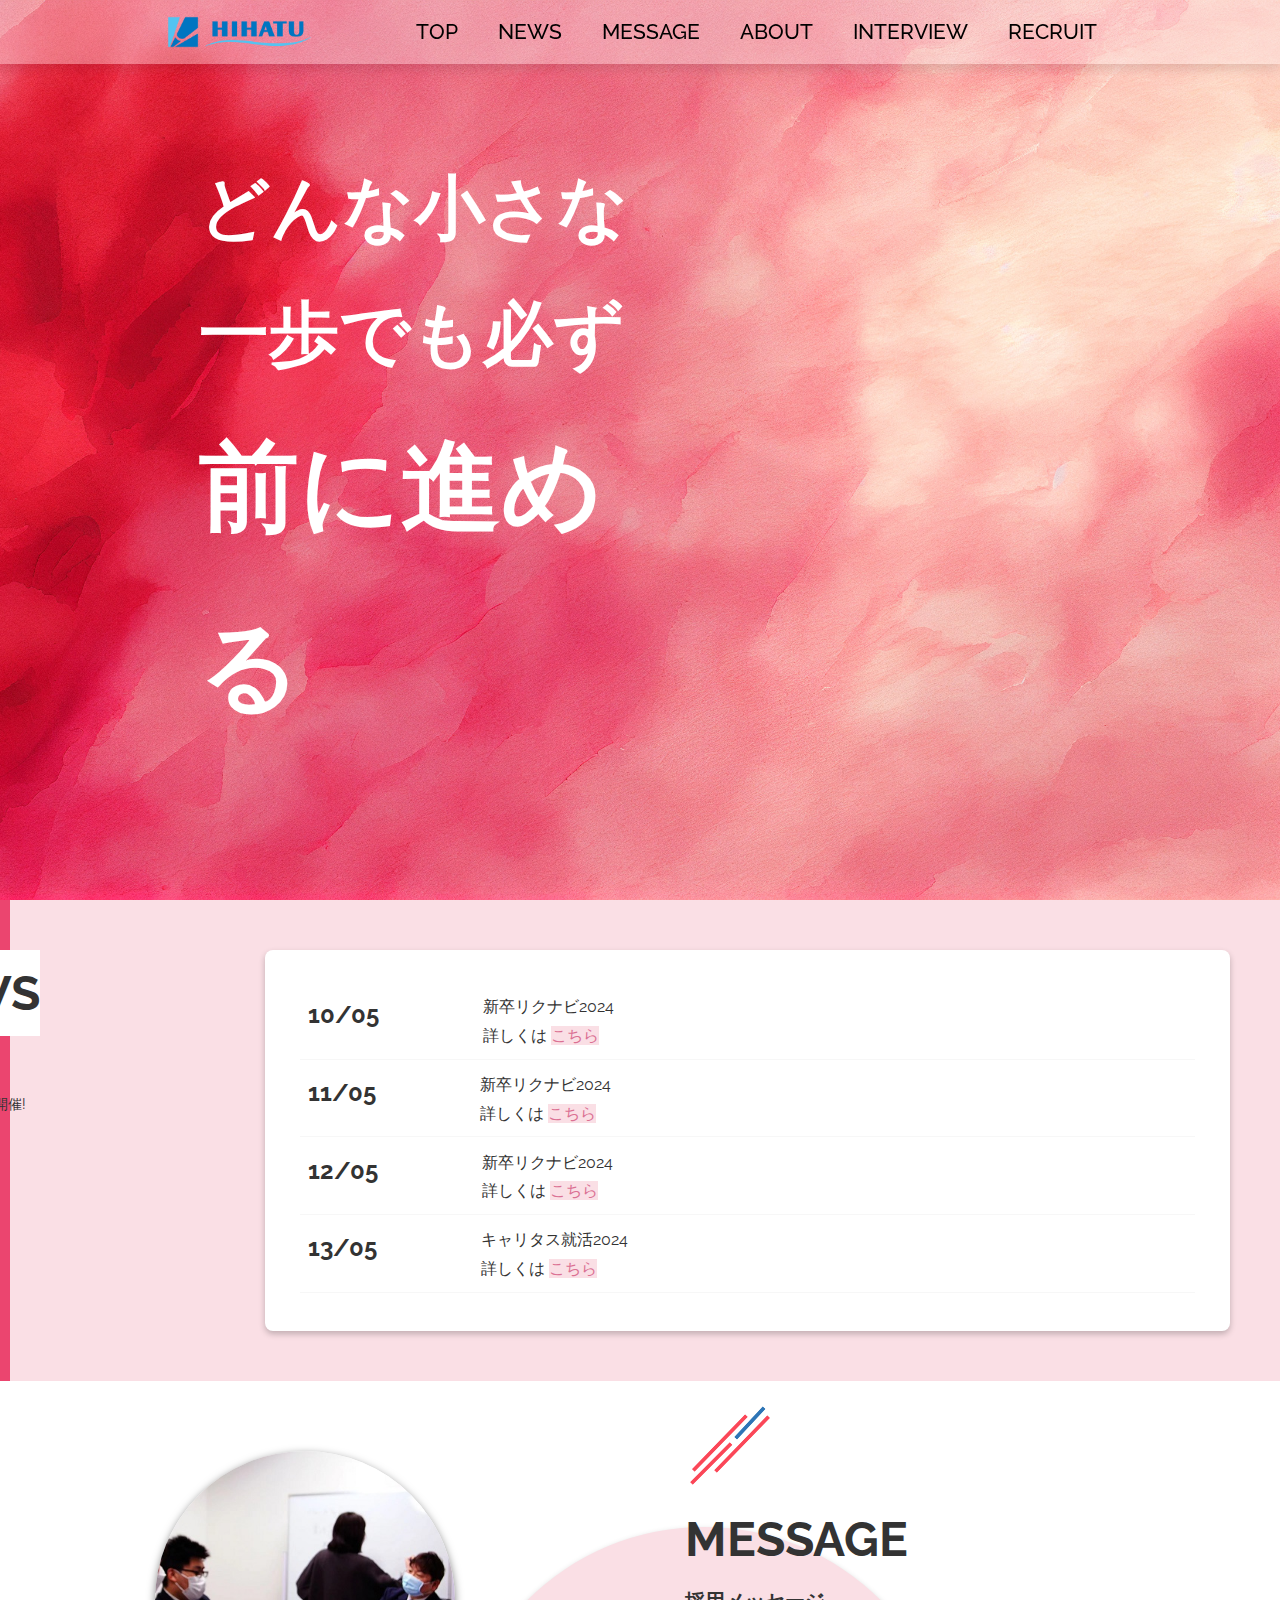
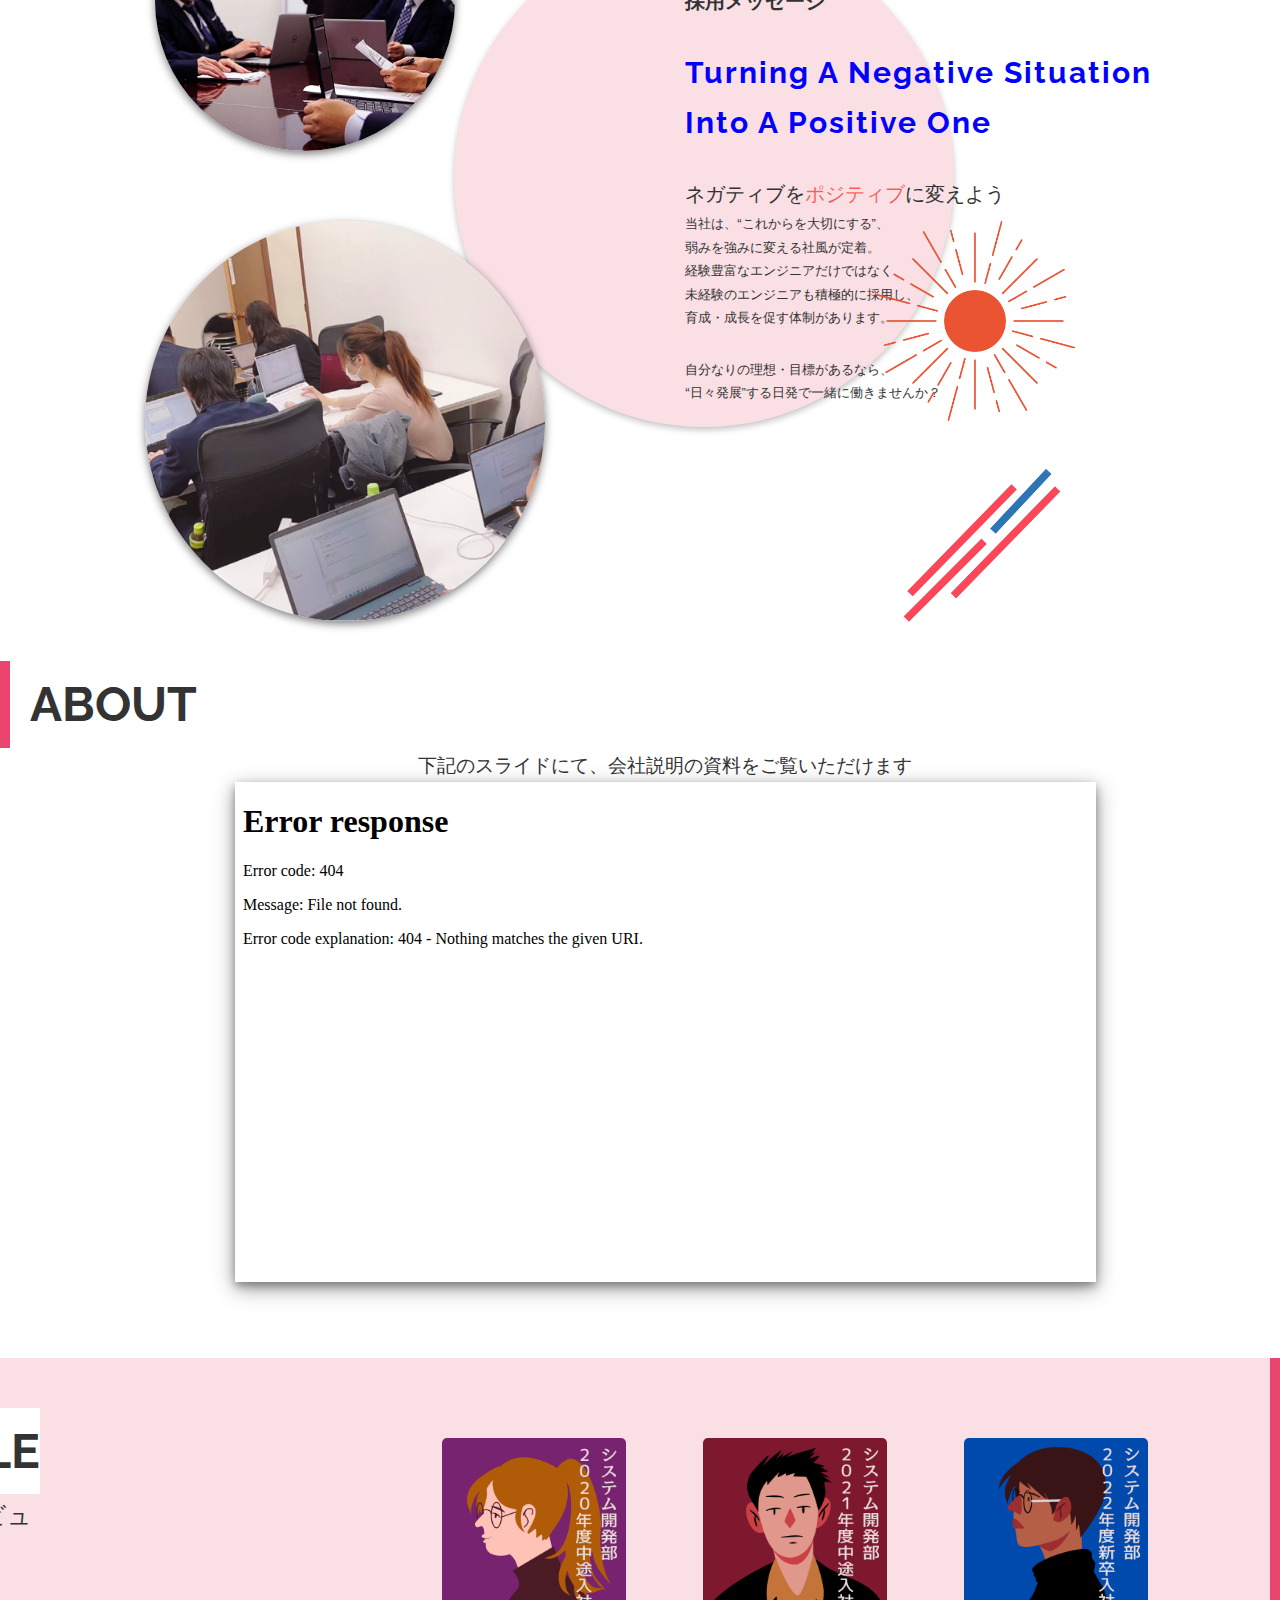
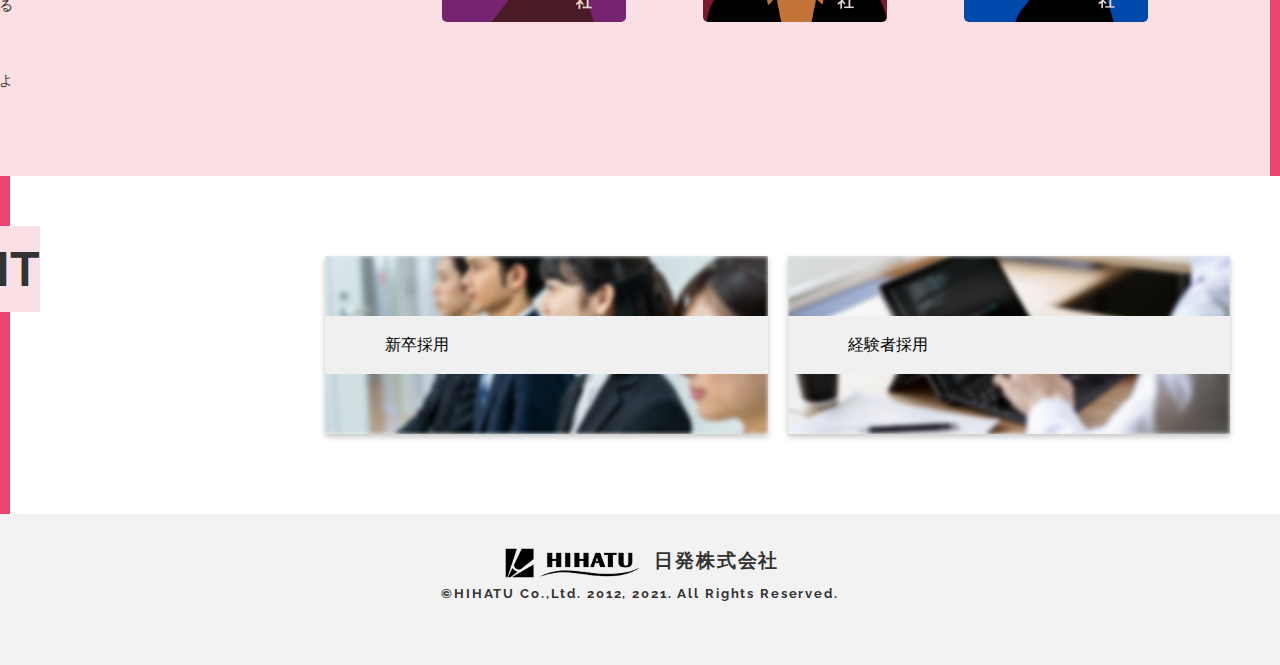
==== index.html @ 94fcc712 "initial commit" ====
<!DOCTYPE html>
<html lang="en">
<head>
    <meta charset="UTF-8">
    <meta http-equiv="X-UA-Compatible" content="IE=edge">
    <meta name="viewport" content="width=device-width, initial-scale=1.0">
    <!-- CSSリンク -->
    <link rel="stylesheet" type="text/css" href="./css/index.css">
    <link rel="stylesheet" type="text/css" href="./css/nav.css">
    <link rel="stylesheet" type="text/css" href="./css/message.css">
    <link rel="stylesheet" type="text/css" href="./css/news.css">
    <link rel="stylesheet" type="text/css" href="./css/recruit.css">
    <link rel="stylesheet" type="text/css" href="./css/interviewNoArrow.css">
    <link rel="icon" href="./images/1.png" type="image">
    <!-- FONTリンク-->
    <link rel="preconnect" href="https://fonts.googleapis.com">
    <link rel="preconnect" href="https://fonts.gstatic.com" crossorigin>
    <link href="https://fonts.googleapis.com/css2?family=Raleway:wght@100;200;300;400;600&display=swap" rel="stylesheet">
    <!-- JAVASCRIPTリンク -->
    <script src="./javascript/app.js"></script>
    <script src="./javascript/interviewNoArrow.js"></script>
    <script src="https://mozilla.github.io/pdf.js/build/pdf.js"></script>
    <!-- ICONリンク -->
    <link rel="stylesheet" href="https://cdnjs.cloudflare.com/ajax/libs/font-awesome/6.3.0/css/all.min.css">
    <title>日発株式会社・採用サイト</title>
</head>
<body>
  <!-- HEADER - NAVIGATION -->
  <nav class="navbar">
    <div class="content-nav">
      <div class="logo">
        <a href="https://www.hihatu.com" class="logo">
        <img src="./images/logo1.png" alt="Logo"></a>
      </div>
      <ul class="menu-list">
        <div class="icon cancel-btn">
          <i class="fas fa-times"></i>
        </div>
        <li><a href="#home" id="home-show" class="nav-links">TOP</a></li>
          <li><a href="#news" id="news-show" class="nav-links">NEWS</a></li>
          <li><a href="#about" id="about-show" class="nav-links">MESSAGE</a></li>
          <li><a href="#about-pdf" id="about-pdf-show" class="nav-links">ABOUT</a></li>
          <li class="dropdown">
            <a href="index.html#interview" id="interview-show" class="nav-links">INTERVIEW</a>
            <ul class="dropdown-menu">
              <li><a href="interview2.html">社員インタビュー</a></li>
            </ul>
          </li>
          <li class="dropdown">
            <a href="#recruit" id="recruit-show" class="nav-links">RECRUIT</a>
            <ul class="dropdown-menu">
              <li><a href="graduate.html">新卒採用</a></li>
              <li><a href="expert.html">経験者採用</a></li>
            </ul>
          </li>
      </ul>
      <div class="icon menu-btn">
        <i class="fas fa-bars"></i>
      </div>
    </div>
  </nav>
  <!-- キャッチコピー -->
<div class="container">
    <section class="home" id="home">
        <div class="content">
            <h1 class="title">どんな小さな</h1>
            <h1 class="title">一歩でも必ず</h1>
            <h1 class="title">前に進める</h1>
        </div> 
    </section>
  <!-- NEWS -->
    <div id="news" class="section">
      <div class="news-header"> 
        <h1>NEWS</h1>
        <p class="subheading">新着情報</p>
        <div class="announcement">
          <span>24卒向け説明会開催!</span>
        </div>
      </div>
      <div class="event-list">
        <ul>
          <li>
            <div class="list-item">
              <div class="date">10/05</div>
              <div>新卒リクナビ2024<br>
                詳しくは <a href="https://job.rikunabi.com/2024/company/r157772078/"target="_blank">こちら</a>
              </div>
            </div>
          </li>
          <li>
            <div class="list-item">
              <div class="date">11/05</div>
              <div>新卒リクナビ2024<br>
                詳しくは <a href="https://job.rikunabi.com/2024/company/r157772078/"target="_blank">こちら</a>
              </div>
            </div>
          </li>
          <li>
            <div class="list-item">
              <div class="date">12/05</div>
              <div>新卒リクナビ2024<br>
                詳しくは <a href="https://job.rikunabi.com/2024/company/r157772078/"target="_blank">こちら</a>
              </div>
            </div>
          </li>
          <li>
            <div class="list-item">
              <div class="date">13/05</div>
              <div>キャリタス就活2024<br>
                詳しくは <a href="https://job.career-tasu.jp/2024/corp/00140872/"target="_blank">こちら</a>
              </div>
            </div>
          </li>
        </ul>
        </div>
    </div>
    <!-- MESSAGE -->
<section class="about" id="about">
    <div class="imagelist">
        <img src="./images/image1.jpg" alt="Image1" class="show">
        <img src="./images/image2.jpg" alt="Image2" class="show">
    </div>
    
    <div class="textlist">
        <img src="./images/lala4.png" class="lalaleft">
        <img src="./images/23499570.png" class="lalamid">
        <div class="textlist-second">
            <h1>MESSAGE</h1>
            <h2 style="font-size: 2rem;">採用メッセージ</h2><br>
            <h3>Turning A Negative Situation<br>
                Into A Positive One</h3><br>
            <p  class="heading" style="font-size: 2rem;">ネガティブを<span>ポジティブ</span>に変えよう</p>
            <p>当社は、“これからを大切にする”、</p>
            <p>弱みを強みに変える社風が定着。</p>
            <p>経験豊富なエンジニアだけではなく、</p>
            <p>未経験のエンジニアも積極的に採用し、</p>
            <p>育成・成長を促す体制があります。</p>
                <br>
            <p>自分なりの理想・目標があるなら、</p>
            <p>“日々発展”する日発で一緒に働きませんか？</p><br>
        </div>
        <img src="./images/lala3.png" class="lalaright">
    </div>
</section>  
 <!--ABOUT PDF  -->
  <div class="news-h1" id="about-pdf" style="visibility: visible; animation-name: fadeInUp;">
      <h1>ABOUT</h1>
  </div>
  <div id="news-file">
    <div class="pdf-embed">
        <div class="added-text">下記のスライドにて、会社説明の資料をご覧いただけます</div>
        <iframe src="./other/Company-briefing-materials.pdf#toolbar=0&navpanes=0&scrollbar=0" class="emble-pdf" width="70%" height="500px">
        </iframe>
      </div>
  </div>
</div>
  <!-- INTERVIEW -->
    <div id="interview" class="section">
     <div class="news-header"> 
      <h1>PEOPLE</h1>
      <p class="subheading">社員インタビュー</p>
      <div class="announcement">
        日発にどんな先輩がいるの？<br>
          若手からべテラン！<br>
        彼らの一日を覗いてみよう！
      </div>
    </div> 
     <div class="background-section">
        <div class="interview-section">
          <div class="interview-container">
            <div class="image-container">
              <div class="image-wrapper">
                <div>
                  <img src="./images/2020mid-career.png" alt="Employee 1">
                </div>
                <div>
                  <img src="./images/2021mid-career.png" alt="Employee 1">
                </div>
                <div>
                  <img src="./images/2022New graduate（man）.png" alt="Employee 1">
                </div>
                <div>
                  <img src="./images/2022New graduate（women）.png" alt="Employee 1">
                </div>
              </div>
            </div>
          </div>
        </div>
      </div>
    </div>
    <!-- RECRUIT -->
    <div id="recruit" class="section">
      <div class="news-header"> 
        <h1 style="background-color: #FADFE5;">RECRUIT</h1>
        <p class="subheading">募集要項</p>
        <div class="announcement">
          <span>2024年度新卒採用!</span>
        </div>
      </div> 
        <div class="recruit-options">
                <div class="recruit-option">
                    <a href="graduate.html" class="recruit-link" id="left">新卒採用</a>
                </div>
                <div class="recruit-option">
                    <a href="expert.html" class="recruit-link">経験者採用</a>
                </div>
            </div> 
    </div>
</div>
<!-- FOOTER -->
<footer>
    <div id="footer" style="top: 0px;">
        <div class="container">
            <div class="footer_hd">
                <h3 class="footer_group_ttl wow fadeInUp" style="visibility: visible; animation-name: fadeInUp;">
                  <div class="logo-container">  
                    <img class="logo-img-small" src="./images/logo2.png" alt="">
                    <span class="ja">日発株式会社</span>
                  </div>
                    <span class="en">©HIHATU Co.,Ltd. 2012, 2021. All Rights Reserved.</span>
                </h3>
            </div>
        </div>
    </div>
</footer>
</body>
</html>
---- css/index.css ----
:root{
    --red:rgba(255, 0, 0, 0.596);
}
*{
    margin:0; padding:0;
    box-sizing: border-box;
    font-family: 'Raleway',Verdana, Geneva, Tahoma, sans-serif;
    outline: none; border:none;
    text-decoration: none;
    text-transform: capitalize;
    transition: .2s linear;
}
html{
    font-size: 62.5%;
    scroll-behavior: smooth;
    scroll-padding-top: 6rem;
    overflow-x: hidden;
}
section{
    padding:2rem 9%;
}
body {
    color: #333;
    font-size: 16px;
    font-family: Raleway,Verdana,Meiryo, Hiragino Kaku Gothic Pro,sans-serif;
    line-height: 1.8;
    word-wrap: break-word;
    margin: 0;
    padding:0;
    background-color: #fff;
    background-attachment: fixed;
    background-position: center;
    background-repeat: no-repeat;
    background-size: cover;
    overflow: hidden;
}
/* フッタ */
#footer {
    background: #f2f2f2;
    padding: 30px;
}
.footer_hd {
    margin-bottom: 20px;
    overflow: hidden;
}
.logo-container{
    display: flex;
    justify-content: center;
}
.footer_group_ttl {
    letter-spacing: .1em;
    text-align: center;
    padding-bottom: 10px;
}
.footer_group_ttl .en {
    font-family: 'Raleway',Meiryo, Hiragino Kaku Gothic Pro, sans-serif;
    display: block;
    font-size: 13px;
}
.footer_group_ttl .ja {
    text-align: center;
}
.logo-img-small{
    padding-right: 10px;
    height: 2.0em;
    text-align: center;
}
---- css/nav.css ----
.content-nav{
  
  margin: auto;
  padding: 0px 30px;
}
.navbar{
  position: fixed;
  z-index: 1000;
  top:0; left:0; right:0px;
  padding:1.2rem 6%;
  display: flex;
  align-items: center;
  justify-content: space-between;
  transition: all 0.3s ease;
  background: #fcf7f75a;
  box-shadow: 0 .5rem 1rem rgba(0,0,0,.1);
}
.navbar.sticky{
  padding: 10px 0;
  background: #fcf7f75a;
  box-shadow: 0px 3px 5px 0px rgba(0,0,0,0.1);
}
.navbar .content-nav{
  display: flex;
  align-items: center;
  justify-content: space-between;
}
.logo{
  font-size: 3rem;
  color:#333;
  font-weight: bolder;
}
.navbar .logo a{
  color: #fff;
  font-size: 2rem;
  color:#333;
  font-weight: 800;
  text-decoration: none;
  
}
.navbar .logo img{
  height: 2.0em;
  float: left; 
  margin-right: 80px; 
}
.navbar .menu-list{
  list-style-type: none;
  display: inline-flex;
}
.menu-list li{
  list-style: none;
 
}
.menu-list li a{
  color: #000;
  font-size: 2.1rem;
  font-weight: 500;
  margin: 0 1rem;
  padding: 0 1rem;
  text-decoration: none;
  transition: all 0.3s ease;
}
.menu-list li a:hover{
  color: #E8526F;
}

.icon{
  color: #000;
  font-size: 20px;
  cursor: pointer;
  display: none;
}
.icon.cancel-btn{
  position: absolute;
  right: 30px;
  top: 10px;
}
.navbar.sticky .icon.cancel-btn{
  top: 5px;
}

.dropdown-menu {
  display: none;
  position: absolute;
  list-style-type: none;
  
  margin: 0;
  background: rgba(253, 250, 232, 0.8);
  transition: all 0.5s ease;
  border-top: 3px solid red;
}

.dropdown-menu li {
  padding: 0 1rem;
  display: block;
  float: none;
  text-align: center;
  font-weight: 600;
  border-bottom: 1px solid #f8f1c4;
}

.dropdown-menu li a {
  font-size: 14px;
  text-decoration: none;
  color: #555;
}

.dropdown:hover .dropdown-menu {
  display: block;
}

@media (max-width: 768px) {
  .navbar .logo img{
    
    width: 8em;
  }
  .content-nav{
    margin: 0;
  }
  .navbar{
    position: fixed;
    background-color: #fff;
  }
  .menu-list.active li a:hover{
    font-size: larger;
  }
  .navbar.sticky{
    background-color: #fff;
  }
  .dropdown:hover .dropdown-menu{
    display: none;
  }

  .dropdown:active .dropdown-menu {
    display: none;
  }
  body.disabledScroll{
    overflow: hidden;
  }
  .show:last-child, .show:first-child{
    display: none;
  }
  .icon{
    display: block;    
    text-align: center;
    line-height: 50px;
    border-radius: 50%;
    z-index: 9;
  }
  .icon.cancel-btn{
    display: none;
  }
  .icon.cancel-btn.show1{
    display: block;
  }
  .icon.hide{
    display: none;
  }
  .navbar .menu-list{
    position: fixed;
    top: 0;
    left: 0;
    height: 100vh;
    width: 100%;
    background: #fff;
    display: block;
    padding: 40px 0;
    text-align: center;
    clip-path: circle(25px at calc(100% - 55px) calc(0% + 50px));
    transition: all 0.3s ease;
  }
  .navbar.sticky .menu-list{
    clip-path: circle(25px at calc(100% - 55px) calc(0% + 35px));
  }
  .navbar .menu-list.active{
    clip-path: circle(75%);
  }
  .navbar .menu-list li{
    margin-top: 45px;
  }
  .navbar .menu-list li a{
    font-size: 23px;
  }
}
---- css/message.css ----
/* キャッチコピー */
.home{
    display: flex;
    justify-content: flex-start;
    align-items: center;
    min-height: 100vh;
    background:url(../images/home2.jpg) no-repeat;
    background-size: cover;
    background-position: center;
}
.content {
    max-width: 50rem;
    text-align: left;
    margin-left: 8%;
  }
.title {
    font-weight: bold;
    color: white;
    font-size: 7rem;
}
.title:last-child {
    font-weight: bold;
    color: white;
    font-size: 10rem;
}

/* MESSAGE */
#about{
    background: #fff(209, 192, 192, 0.5);
}
.about {
    display: flex;
    align-items: center;
}

.imagelist {
    width: 55%;
    height:auto;
}

.show{
    float: left;
    margin-bottom: 20px;  
    margin-top: 50px;
    margin-left: 40px;
    margin-right: 40px; 
    border-radius: 50%;
    object-fit: cover;
    box-shadow:0 3px 9px rgba(0,0,0,0.5);
}
.show:first-child{
    width: 300px;
    height: 300px;
}
.show:last-child{
    width: 400px;
    height: 400px;
    margin-left: 30px;
}
.textlist {
    width: 100%;
    padding-left: 100px;
    overflow: auto;
    position: relative;
    background: transparent;
}
.about {
    width: 100%;
    overflow: auto;
    position: relative;
}
.about::before {
    content: "";
    position: absolute;
    top: 45%;
    left: 55%;
    width: 500px;
    height: 500px;
    background-color: #FADFE5; 
    box-shadow: 0 3px 6px rgba(0,0,0,0.23);
    border-radius: 50%; 
    z-index: -1; 
    transform: translate(-50%, -50%);
}
.lalaleft{
    margin-left:0%;
}
.lalamid{
    content: "";
    position: absolute;
    top:50%;
    left: 50%;
    width: 200px;
    height: 200px;
}
.lalaright{
    float: right;
    margin-right: 80px;
    margin-bottom: 10px;
}

.about .textlist h1{
    font-size: 3em;
}
.about .textlist h3{
    font-size: 3rem;
    font-family:'Raleway', Times, serif;
    letter-spacing: 2px;
    color: blue;
    line-height: 50px;
}

.heading span{
    color:var(--red);
}
.about .textlist p{
    font-size: 1.3rem;
    font-family:'Franklin Gothic Medium', 'Arial Narrow', Arial, sans-serif
}
@media screen and (max-width: 900px) { 
    .show:last-child{
        width: 200px;
        height: 200px;
    }
    .show:first-child{
        width: 200px;
        height: 200px;
    }
    .about::before{
        width: 350px;
        height: 350px;
    }

    .textlist {
        padding: 10px;
        font-size: 14px;
    }
    .textlist .lalaright{
        display: none;
    }

}

@media screen and (max-width: 768px) { 
    .title {
        font-size: 3em;
    }
    .title:last-child {
        font-size: 4em;
    }

    .show{
        float: none;
        margin-bottom: 20px;
        margin-top: 50px;
        margin-left: auto;
        margin-right: auto;
        width: 70%; 
        height: auto;
        display: none;
    }
    
    .about {
        flex-direction: column; 
        align-items: center;
    }
    
    .imagelist, .textlist {
        width: 100%;
    }
    
    .textlist {
        padding: 10px;
        font-size: 14px;
    }
    .textlist .lalaright{
        display: none;
    }

    .lalamid{
        top:60%;
    }
    .about::before{
        width: 300px;
        height: 300px;
    }
}

@media screen and (max-width: 440px){
    .title {
        font-size: 2.2em;
    }
    .title:last-child {
        font-size: 2.6em;
    }
}
---- css/news.css ----
#news {
  display: flex;
  justify-content: space-between;
  align-items: flex-start;
  background: #FADFE5;
  border-left: 10px solid #EB456F;
  padding-left: 30px;
}

.news-header {
  text-align: left;
  margin-right: 40px;
  animation: 2s ease;
}

.news-header h1 {
  font-size: 3em;
  background-color: #fff;
}

.news-header .subheading {
  font-size: 1.5em;
  margin-bottom: 0.5em;
}

.news-header .announcement {
  display: flex;
  align-items: center;
  margin-bottom: 0.5em;
  font-size: 14px;
}

.news-header h1, .news-header .subheading, .news-header .announcement {
  transform: translateX(-100%);
  transition: transform 0.5s ease-out;
}
.news-header .show1 {
  transform: translateX(0%);
  opacity: 1; 
}


.event-list {
  width: 100%;
  flex-grow: 1;
  background: #fff;
  margin: 0px 40px;
  padding: 30px;
  border-radius: 8px;
  box-shadow: 0 3px 6px rgba(0,0,0,0.23);
}

.event-list ul {
  list-style: none;
  padding: 5px;
}

.event-list .list-item {
  display: flex;
  justify-content: flex-start;
  gap: 80px;
  margin-bottom: 0.2em;
  padding: 8px;
  border-bottom: 1px solid #f7f7f7;
}

.event-list .date {
  font-size: 1.5em;
  font-weight: bold;
  margin-right: 1em;
}

.event-list a{
  background-color: #FADFE5; 
  color: palevioletred;
}
.event-list a:hover{
  background-color: #FADFE5; 
  color: palevioletred;
  font-size: 18px;
}

@media screen and (max-width: 767px) {
  #news {
    flex-direction: column;
    align-items: center;
    width: 100%;
    font-size: 15px;
    padding: 20px;
    text-align: center;
  }

  .news-header {
    margin-right: 0;
    text-align: center;
  }
  .news-header .announcement{
    display: block;
  }
  .news-header .subheading{
    margin: 0;
  }
  .event-list .list-item{
    gap: 40px;
  }
  .event-list .date {
    margin-bottom: 0.5em;
  }
}
@media screen and (max-width: 468px) {
  #news{
    font-size: 12px;
  }
  .event-list{
    margin: 0 10px;
    padding: 0 10px;
  }
  .event-list .list-item{
    gap: 10px;
  }
  .emble-pdf{
    width: 70%;
    height:280px;
  }
  .event-list .date {
    margin-bottom: 0.1em;
  }
}
/* PDF FILE */
#news-file {
  justify-content: center;
  align-items: center;
  padding: 0px 0 50px 50px ;
  border-radius: 8px;
  margin: 0 auto;
}
.news-h1{
  width: fit-content;
  text-align: left;
  padding-left: 20px;
  border-left: 10px solid #EB456F;
}
.news-h1 h1{
  background-color: #fff;
  font-size: 3em;
  padding: 0;
}
.added-text{
  padding: 0px 10px;
  font-size: 1.2em;
}
.pdf-embed {
  width: 100%;
  text-align: center;
  margin-bottom: 1em;
}

.emble-pdf{
  box-shadow: 0 4px 8px 0 rgba(0, 0, 0, 0.3), 0 6px 20px 0 rgba(0, 0, 0, 0.4); 
}
@media only screen and (max-width: 768px) {
  #news-file {
    width: 100%;
    padding: 20px;
  }

  .news-h1 {
    padding-left: 10px;
    text-align: center;
    margin: auto;
    border-left: 0px;
    
  }
.news-h1 h1{
  background-color: #FADFE5;
}
  .added-text {
    padding: 5px;
    font-size: 16px;
  }

  .emble-pdf{
    height:400px;
  }
  
}
---- css/recruit.css ----
/* Recruit */
#recruit{
    display: flex;
    justify-content: space-between; /* aligns children elements on the horizontal line with maximum space between */
    align-items: flex-start;
    background-color: #fff;
    border-left: 10px solid #EB456F;
    padding-left: 30px;
} 
.section {
    padding: 50px 10px; 
}
.recruit-info{
  text-align: left;
  margin-right: 40px;
}
.recruit-info h1 {
  background-color: #FADFE5;
  font-size: 3em;
  margin-bottom: 0.1em;
}

.recruit-info h3 {
  font-size: 1.5em;
  margin-bottom: 0.1em;
}

.recruit-info p {
  align-items: center;
  margin-bottom: 0.1em;
}
.recruit-options {
    padding: 30px;
    flex-grow: 1;
    display: flex;
    justify-content: space-between;
}
  
.recruit-option {
    flex: 1;
    display: flex;
    justify-content: flex-end;
    align-items: center;
    margin: 0 10px;
    padding: 60px 0px ;
    background-color: #f0f0f0;
    position: relative;
    overflow: hidden;
    transition: transform 0.3s ease; 
    box-shadow: 0 3px 6px rgba(0,0,0,0.23);
}

.recruit-option:hover {
  transform: scale(1.01); 
}
.recruit-option:first-child::before {
    content: "";
    background-image: url('../images/img1.jpeg'); 
    background-size: cover;
    background-position: center;
    background-repeat: no-repeat;
    
    filter: blur(2px);
    position: absolute;
    top: 0;
    left: 0;
    width: 100%;
    height: 100%;
    z-index: 0;
  }
  
  .recruit-option:last-child::before {
    content: "";
    background-image: url('../images/img2.jpeg');
    background-size: cover;
    background-position: center;
    background-repeat: no-repeat;
    filter: blur(2px);
    position: absolute;
    top: 0;
    left: 0;
    width: 100%;
    height: 100%;
    z-index: 0;
  }
.recruit-link {
    width: 100%;
    padding: 15px 60px;
    text-decoration: none;
    color: #000;
    background-color: #f0f0f0;
    transition: text-indent background-color 0.2s ease;
    position: relative;
    z-index: 1;
}
  
.recruit-link:hover {
    background-color: #FADFE5;;
    text-indent: 10px;
}


@media screen and (max-width: 768px) {
  #recruit {
    flex-direction: column;
    align-items: center;
  
  }
  #recruit.section{
    padding: 20px 10px;
  }
  .news-header .announcement{
    text-align: center;
  }
  .recruit-options {
    width: 350px;
   
    flex-direction: column;
  }

  .recruit-option {
    margin: 10px 0;
    padding: 30px 0;
  }

  .recruit-link {
    padding: 15px 30px;
  }
}

@media screen and (max-width: 480px) {
  

  .news-header .subheading{
    font-size: 1.2em;
  }

  .recruit-link {
    padding: 10px 20px;
  }
}
---- css/interviewNoArrow.css ----
/* 社員インタビューバタン */
#interview{
	display: flex;
    justify-content: space-between; /* aligns children elements on the horizontal line with maximum space between */
    align-items: flex-start;
	background:#FADFE5;
	border-right: 10px solid #EB456F;
	padding-left: 40px;
}

#interview .recruit-info h1{
	background-color: #fff;
} 
#interview .recruit-info p {
	display: flex;
	align-items: center;
	margin-bottom: 0.5em;
	font-size: 14px;
}

#interview .recruit-info{
	text-align: left;
}
.background-section {
	display: flex;
	align-items: center;
	justify-content: center;
	margin: 30px 0;
	padding: 0;
}
.interview-section {
	margin-right: 90px;
	width: 100%;
	height: auto;
	overflow: hidden;
	position: relative;
}

.image-container {
	overflow-x: hidden;
	max-width: 768px;
	margin-left: 150px; 
}

.image-container {
  overflow-x: hidden;
  width: 768px;
  display: flex;
  justify-content: center;
}

.image-wrapper {
  display: grid;
  grid-auto-flow: column;
  grid-auto-columns: calc((100% - (1.5rem * (var(--per-view) - 1))) / var(--per-view));
  grid-gap: 1.5rem;
  position: relative;
  left: 0;
  transition: .3s;
  justify-items: center;
}
.image-wrapper > * {
  aspect-ratio: 4 / 3;
  overflow: hidden;
  border-radius: .5rem;
  display: flex;
  justify-content: center;
  align-items: center;
}
.image-wrapper img {
  max-width: 100%;
  max-height: 100%;
  object-fit: contain;
  display: block;
  border-radius: .5rem;
}
@media screen and (max-width: 440px) {
    #interview {
      flex-direction: column;
      align-items: center;
      text-align: center;
      margin: 0;
      padding: 0;
    }
    .image-container{
      width: 200px; /* 左マージンを0に設定 */
        gap: 5px; /* 写真間の距離を5pxに設定 */
    }
    .image-wrapper img {
        max-width: 90%;
        border-radius: .3rem;
      }
}
@media screen and (max-width: 768px) {
	#interview {
	  flex-direction: column;
	  align-items: center;
	  text-align: center;
    margin: 0;
    padding: 0;
	}
  .interview-container{
    align-items: center;
  }
	.image-container{
   margin-left: 100px;
		width: 350px;
	}
  }
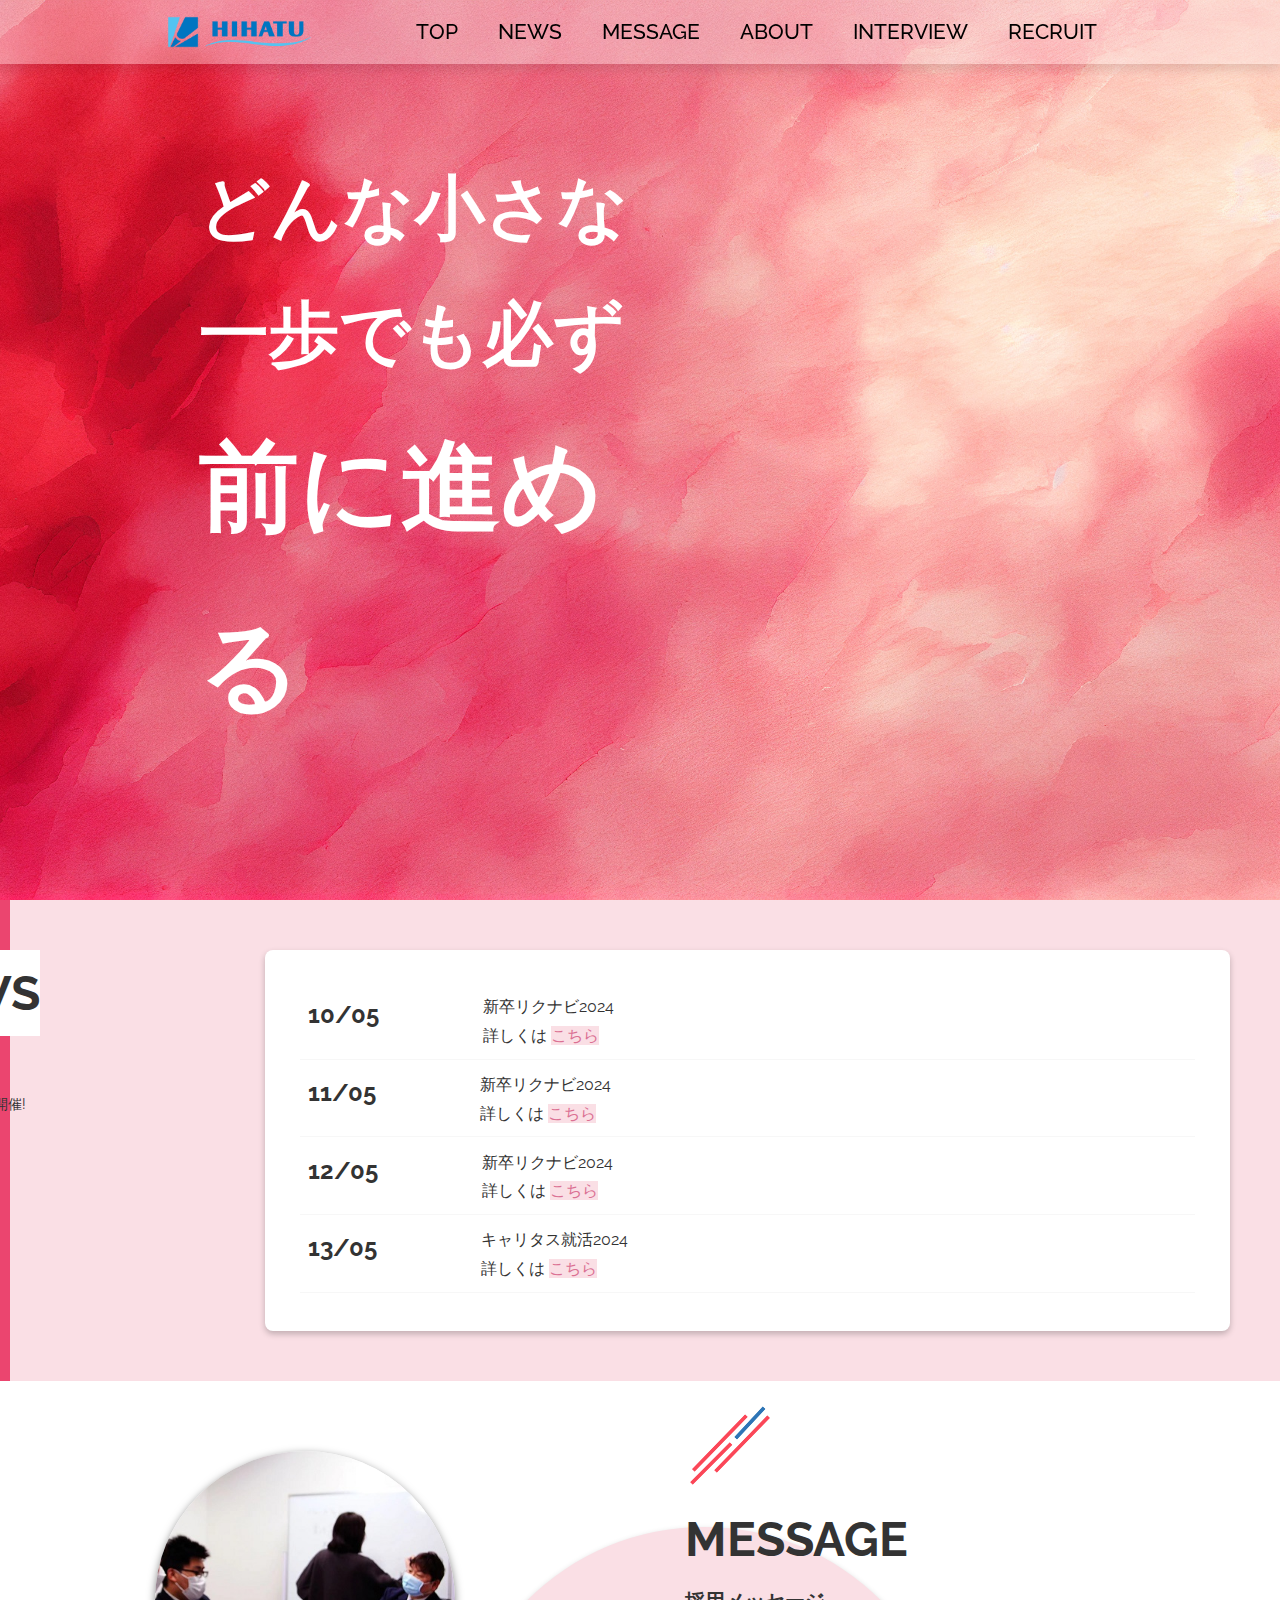
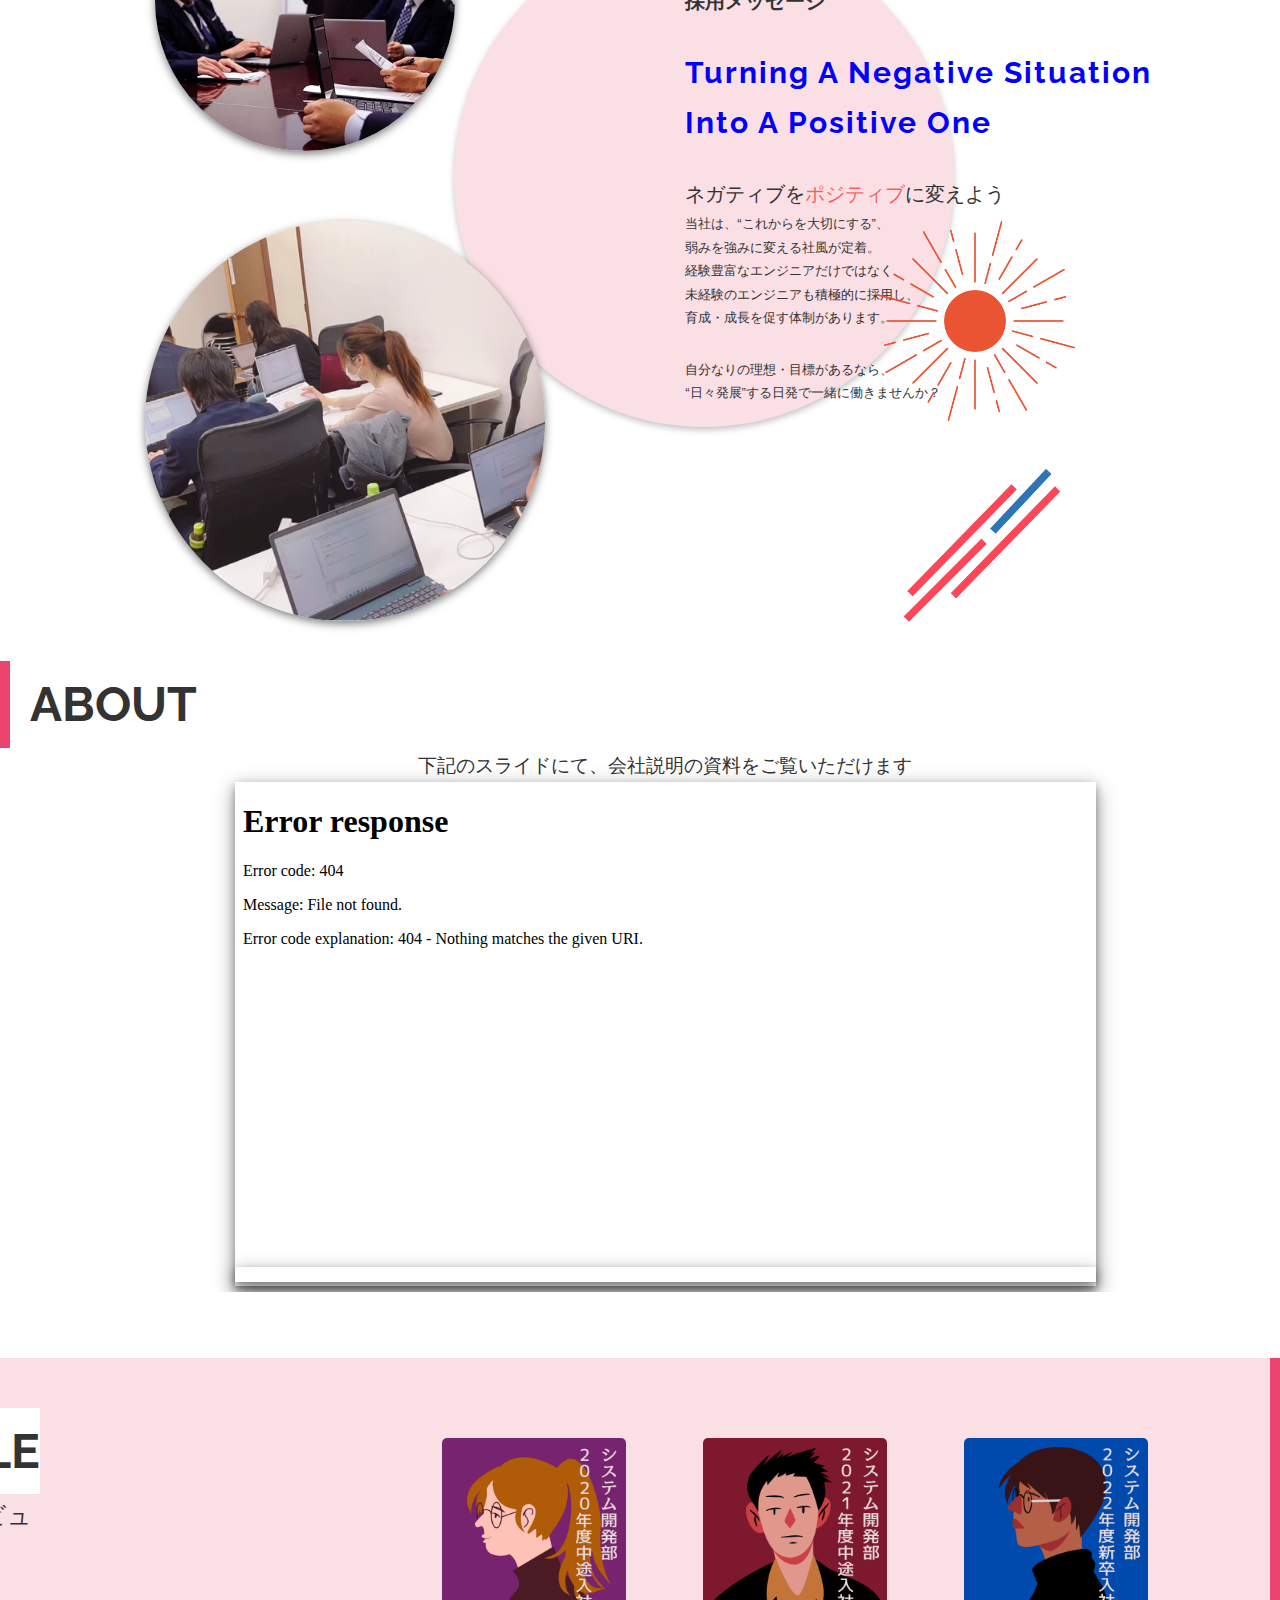
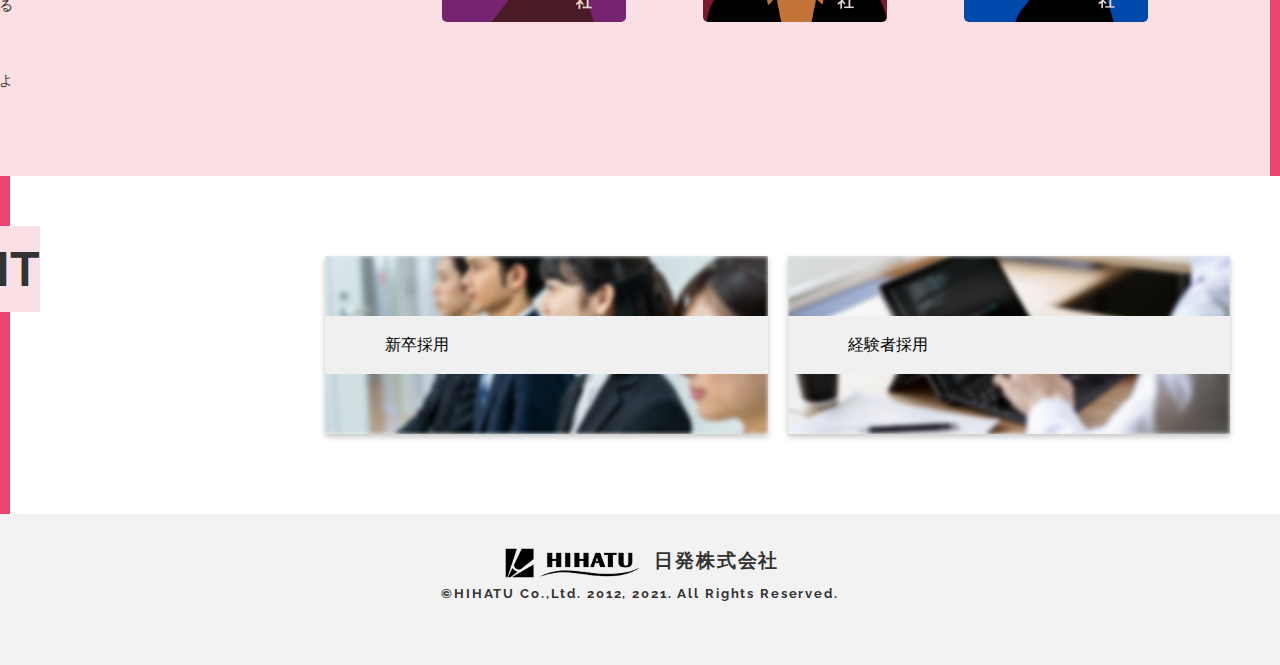
==== commit a072974f: "initial commit" ====
--- a/index.html
+++ b/index.html
@@ -149,11 +149,17 @@
   <div id="news-file">
     <div class="pdf-embed">
         <div class="added-text">下記のスライドにて、会社説明の資料をご覧いただけます</div>
-        <iframe src="./other/Company-briefing-materials.pdf#toolbar=0&navpanes=0&scrollbar=0" class="emble-pdf" width="70%" height="500px">
-        </iframe>
+        <p><a href="./other/Company-briefing-materials.pdf" download class="text-show">スマートフォンの方は<span style="background-color:#FADFE5; color:#EC4A6F;">こちら</span>でダウンロードしてご覧ください。</a></p>
+        <!-- <iframe src="./other/Company-briefing-materials.pdf#toolbar=0&navpanes=0&scrollbar=0" class="emble-pdf" width="70%" height="500px">
+        </iframe> -->
+        <object data="./other/Company-briefing-materials.pdf#page=2&toolbar=0&navpanes=0&scrollbar=0" type="application/pdf" class="emble-pdf" >
+          <iframe src="./other/Company-briefing-materials.pdf#page=2&toolbar=0&navpanes=0&scrollbar=0"  class="emble-pdf">
+          </iframe>
+</object>
+      
       </div>
   </div>
-</div>
+
   <!-- INTERVIEW -->
     <div id="interview" class="section">
      <div class="news-header"> 
@@ -164,11 +170,15 @@
           若手からべテラン！<br>
         彼らの一日を覗いてみよう！
       </div>
+      <a href="interview2.html" class="text-show"><span style="background-color:#EC4A6F; color: aliceblue;">こちら</span>でご覧ください</a>
     </div> 
      <div class="background-section">
+      
         <div class="interview-section">
+          
           <div class="interview-container">
             <div class="image-container">
+              
               <div class="image-wrapper">
                 <div>
                   <img src="./images/2020mid-career.png" alt="Employee 1">
--- a/css/nav.css
+++ b/css/nav.css
@@ -112,7 +112,6 @@
 
 @media (max-width: 768px) {
   .navbar .logo img{
-    
     width: 8em;
   }
   .content-nav{
@@ -121,6 +120,7 @@
   .navbar{
     position: fixed;
     background-color: #fff;
+    padding: 1.3em 6%;
   }
   .menu-list.active li a:hover{
     font-size: larger;
@@ -142,6 +142,7 @@
     display: none;
   }
   .icon{
+    padding-left: 30px;
     display: block;    
     text-align: center;
     line-height: 50px;
@@ -183,3 +184,8 @@
     font-size: 23px;
   }
 }
+@media (max-width: 400px) {
+  .icon{
+    padding-left: 40px;
+  }
+}--- a/css/news.css
+++ b/css/news.css
@@ -149,12 +149,23 @@
   padding: 0px 10px;
   font-size: 1.2em;
 }
+
+iframe{
+  width: 70%;
+  height:500px;
+}  
+object{
+  width: 70%;
+  height:500px;
+  margin-top: 20px;
+} 
 .pdf-embed {
   width: 100%;
+  height: auto;
+  overflow: auto;
   text-align: center;
   margin-bottom: 1em;
 }
-
 .emble-pdf{
   box-shadow: 0 4px 8px 0 rgba(0, 0, 0, 0.3), 0 6px 20px 0 rgba(0, 0, 0, 0.4); 
 }
@@ -163,7 +174,6 @@
     width: 100%;
     padding: 20px;
   }
-
   .news-h1 {
     padding-left: 10px;
     text-align: center;
@@ -178,9 +188,28 @@
     padding: 5px;
     font-size: 16px;
   }
-
-  .emble-pdf{
-    height:400px;
-  }
+  iframe{
+    width: 95%;
+    height: 70vh;
+  }  
+  object{
+    width: 95%;
+    height: 70vh;
+  };
   
 }
+
+@media screen and (max-width: 415px) {
+  iframe {
+    width: 95%;
+    height: calc(50vh - 200px); /* 適宜調整してください */
+  }
+  object {
+    width: 95%;
+    height: calc(50vh - 200px); /* 適宜調整してください */
+  }
+  .pdf-embed{
+    justify-content: center;
+    align-items: center;
+  }
+}
--- a/css/interviewNoArrow.css
+++ b/css/interviewNoArrow.css
@@ -74,13 +74,20 @@
   display: block;
   border-radius: .5rem;
 }
+.text-show{
+  display: none;
+  list-style: none;
+  color: #555;
+  
+}
+
 @media screen and (max-width: 440px) {
     #interview {
       flex-direction: column;
       align-items: center;
       text-align: center;
       margin: 0;
-      padding: 0;
+  
     }
     .image-container{
       width: 200px; /* 左マージンを0に設定 */
@@ -97,7 +104,7 @@
 	  align-items: center;
 	  text-align: center;
     margin: 0;
-    padding: 0;
+    padding: 25px 0px;
 	}
   .interview-container{
     align-items: center;
@@ -106,4 +113,7 @@
    margin-left: 100px;
 		width: 350px;
 	}
+  .text-show{
+    display: block;
   }
+  }
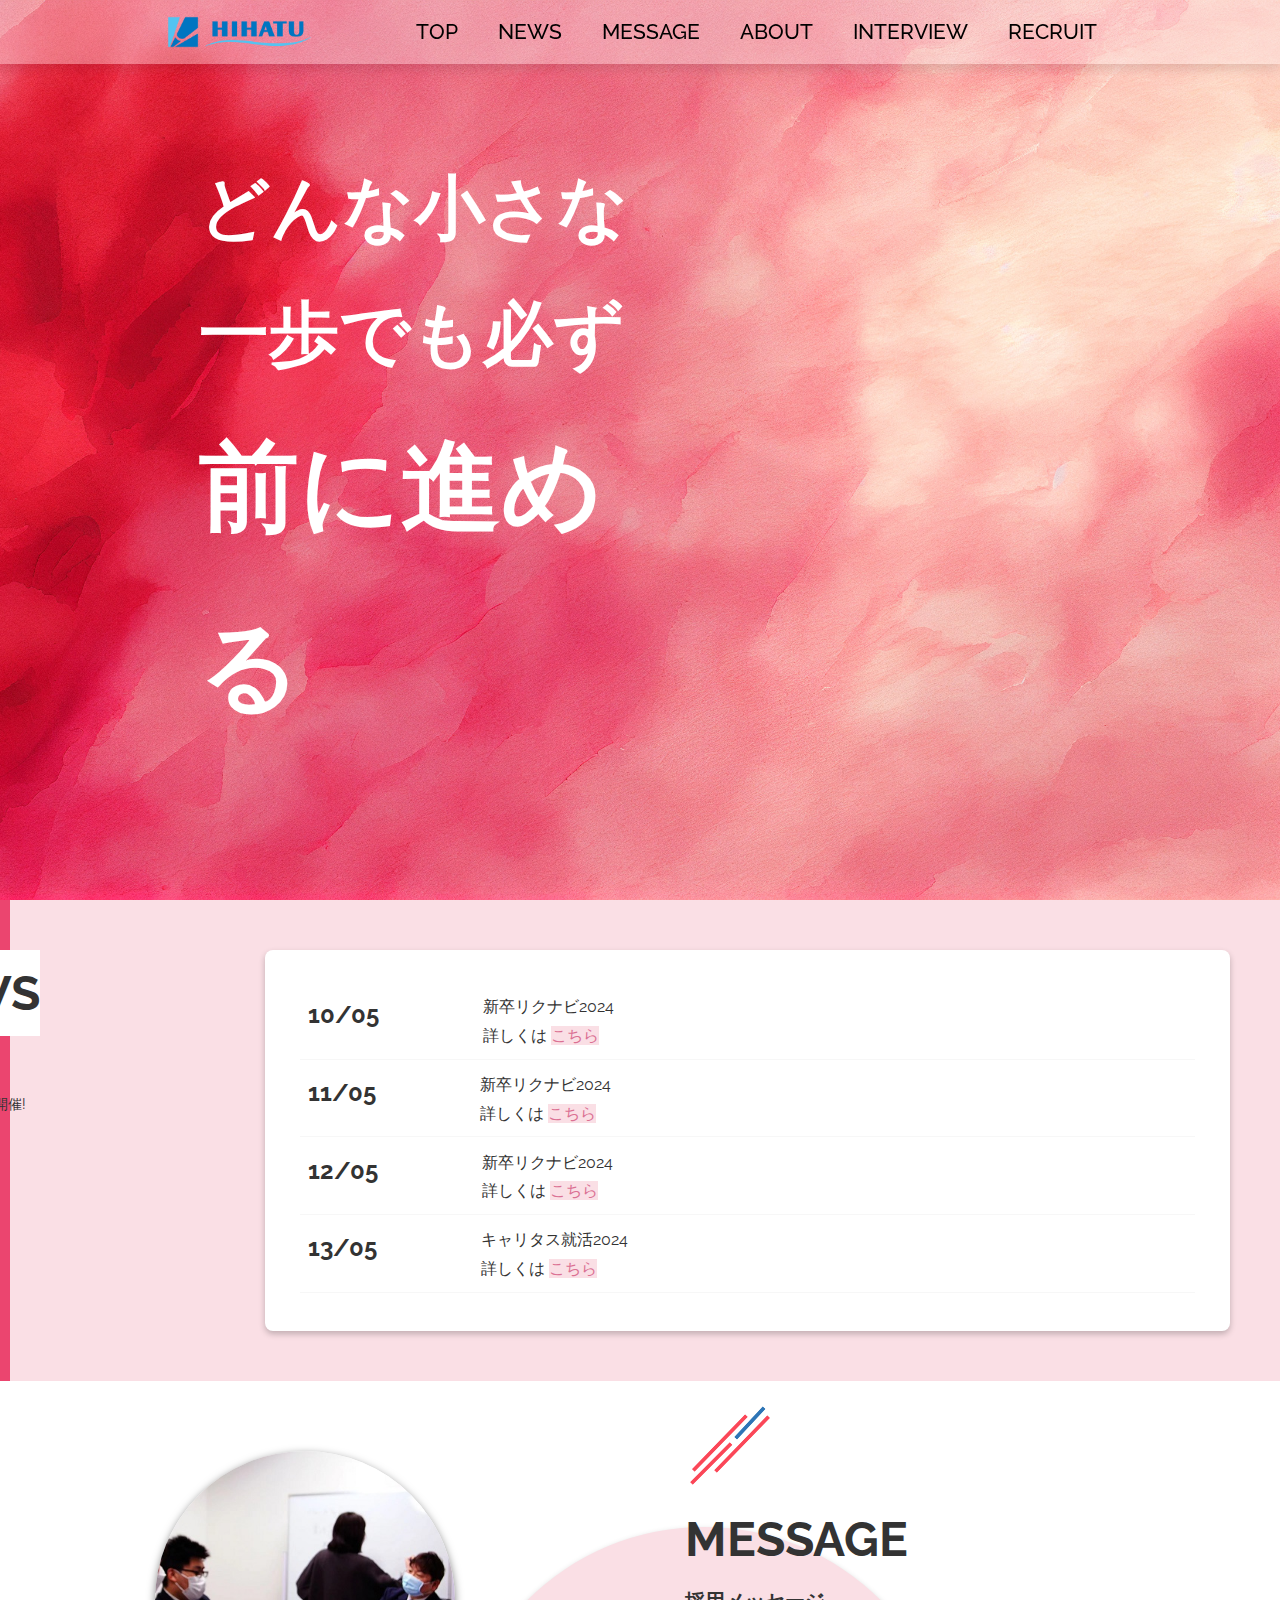
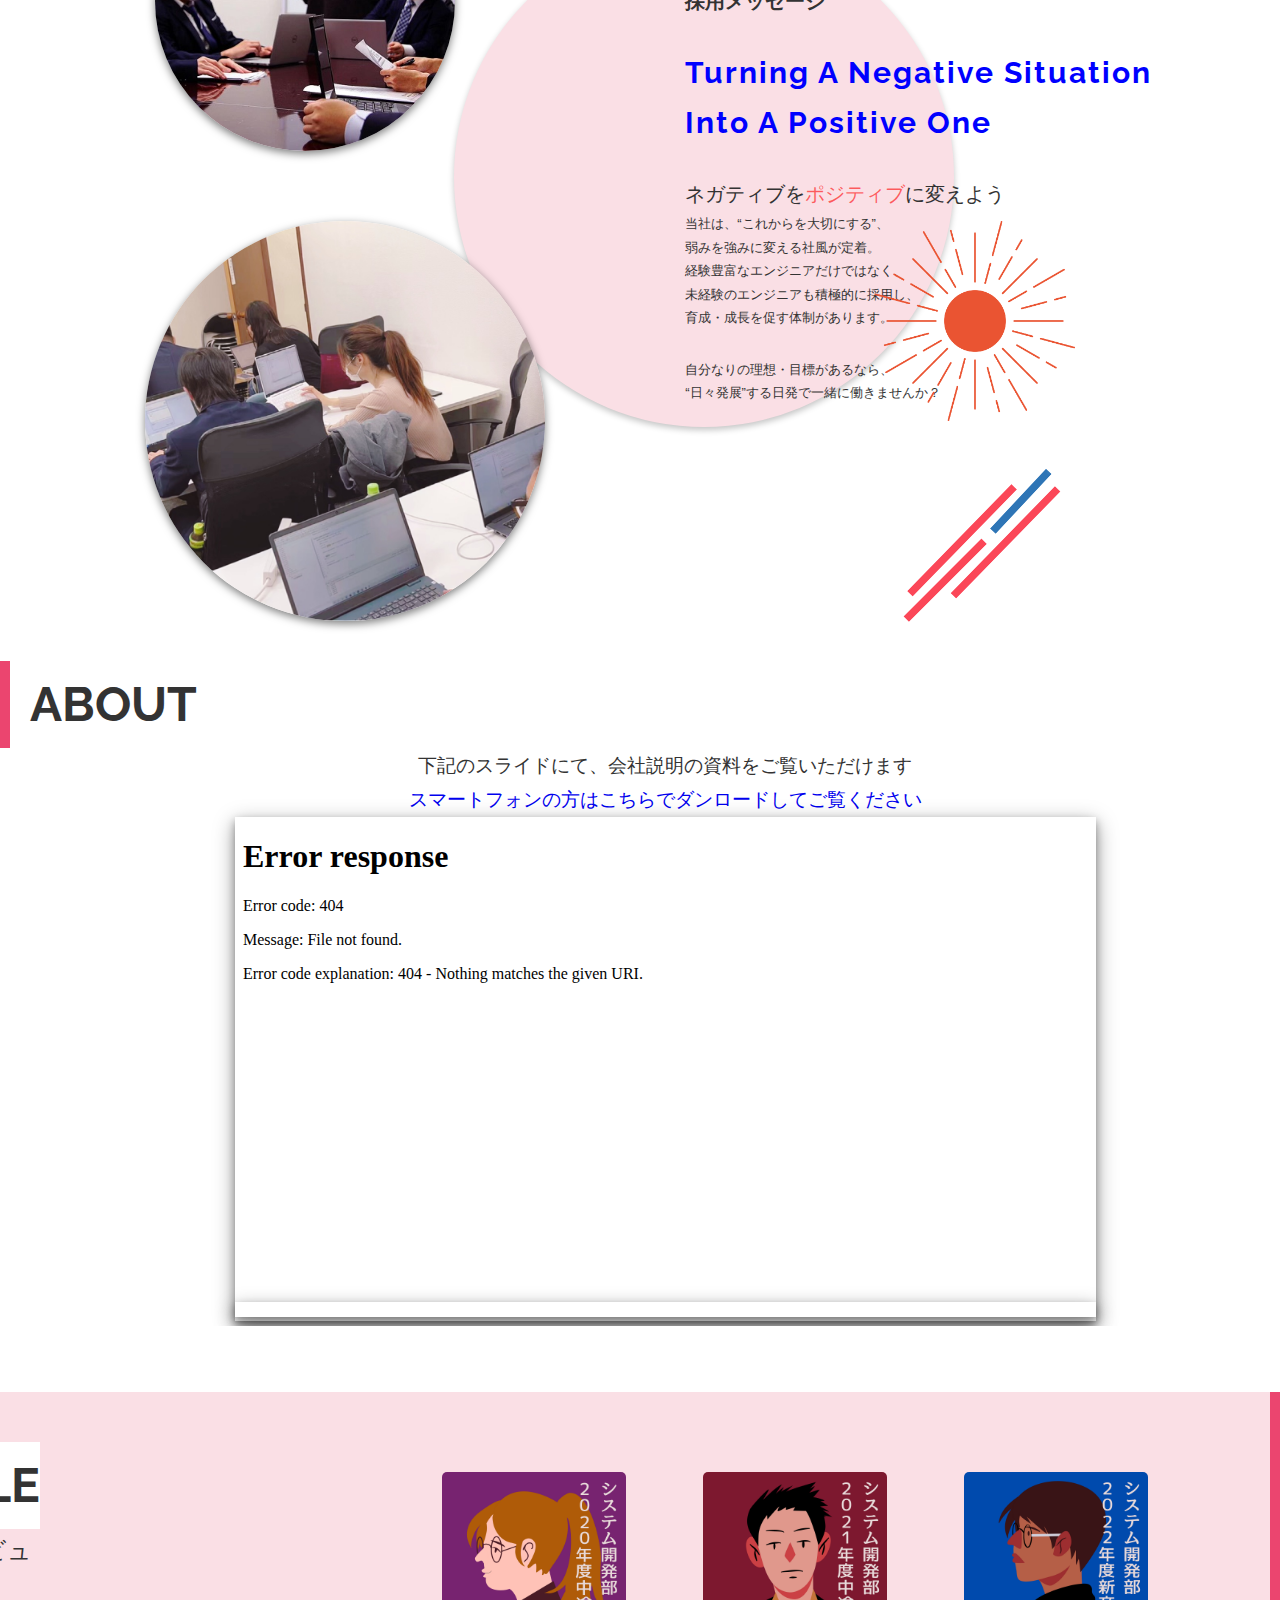
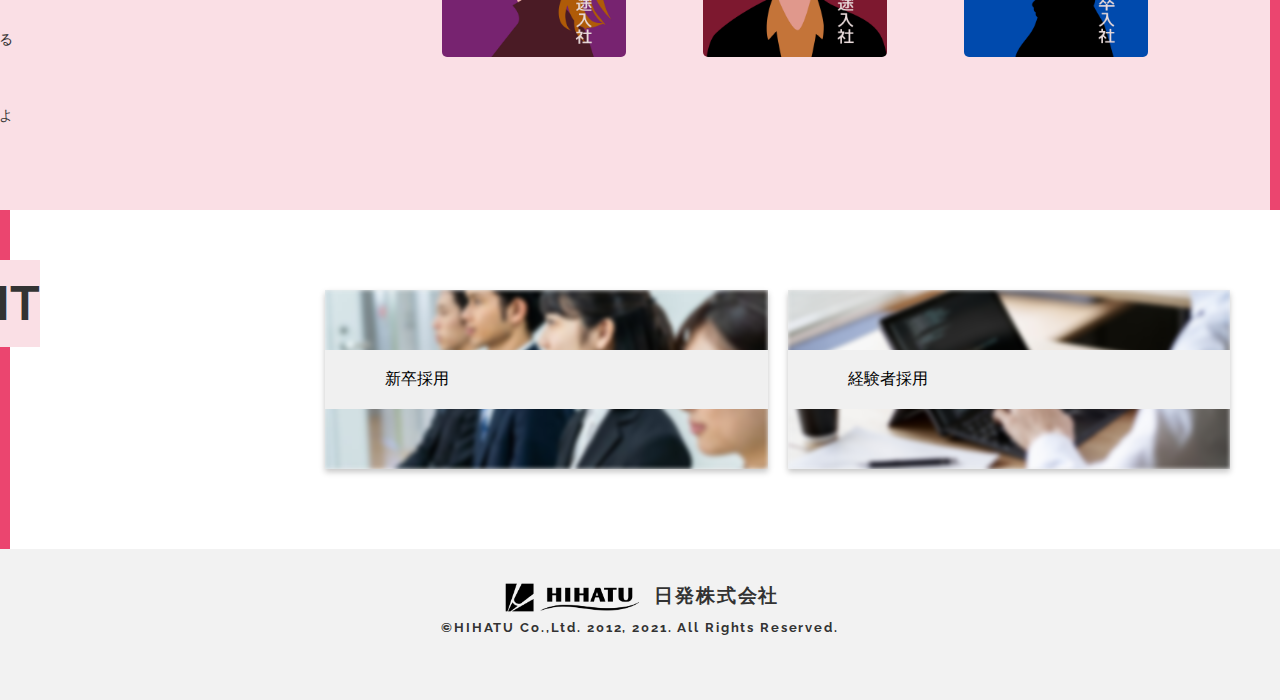
==== commit 8e799006: "initial commit" ====
--- a/index.html
+++ b/index.html
@@ -148,16 +148,15 @@
   </div>
   <div id="news-file">
     <div class="pdf-embed">
-        <div class="added-text">下記のスライドにて、会社説明の資料をご覧いただけます</div>
-        <p><a href="./other/Company-briefing-materials.pdf" download class="text-show">スマートフォンの方は<span style="background-color:#FADFE5; color:#EC4A6F;">こちら</span>でダウンロードしてご覧ください。</a></p>
-        <!-- <iframe src="./other/Company-briefing-materials.pdf#toolbar=0&navpanes=0&scrollbar=0" class="emble-pdf" width="70%" height="500px">
-        </iframe> -->
-        <object data="./other/Company-briefing-materials.pdf#page=2&toolbar=0&navpanes=0&scrollbar=0" type="application/pdf" class="emble-pdf" >
-          <iframe src="./other/Company-briefing-materials.pdf#page=2&toolbar=0&navpanes=0&scrollbar=0"  class="emble-pdf">
-          </iframe>
-</object>
-      
-      </div>
+      <div class="added-text">下記のスライドにて、会社説明の資料をご覧いただけます</div>
+      <div class="added-text"><a href="./other/Company-briefing-materials.pdf">
+        スマートフォンの方はこちらでダンロードしてご覧ください
+      </a></div>
+      <object data="./other/Company-briefing-materials.pdf#page=2&toolbar=0&navpanes=0&scrollbar=0" type="application/pdf" class="emble-pdf" >
+        <iframe src="./other/Company-briefing-materials.pdf#page=2&toolbar=0&navpanes=0&scrollbar=0"  class="emble-pdf">
+        </iframe>
+      </object>
+    </div>
   </div>
 
   <!-- INTERVIEW -->
--- a/css/news.css
+++ b/css/news.css
@@ -89,7 +89,6 @@
     padding: 20px;
     text-align: center;
   }
-
   .news-header {
     margin-right: 0;
     text-align: center;
@@ -105,25 +104,6 @@
   }
   .event-list .date {
     margin-bottom: 0.5em;
-  }
-}
-@media screen and (max-width: 468px) {
-  #news{
-    font-size: 12px;
-  }
-  .event-list{
-    margin: 0 10px;
-    padding: 0 10px;
-  }
-  .event-list .list-item{
-    gap: 10px;
-  }
-  .emble-pdf{
-    width: 70%;
-    height:280px;
-  }
-  .event-list .date {
-    margin-bottom: 0.1em;
   }
 }
 /* PDF FILE */
@@ -149,7 +129,6 @@
   padding: 0px 10px;
   font-size: 1.2em;
 }
-
 iframe{
   width: 70%;
   height:500px;
@@ -196,20 +175,20 @@
     width: 95%;
     height: 70vh;
   };
-  
 }
-
 @media screen and (max-width: 415px) {
   iframe {
     width: 95%;
-    height: calc(50vh - 200px); /* 適宜調整してください */
+    height:auto;
   }
   object {
     width: 95%;
-    height: calc(50vh - 200px); /* 適宜調整してください */
+    height: auto;
   }
   .pdf-embed{
+    width: 100%;
+    height: auto;
     justify-content: center;
     align-items: center;
   }
-}
+}--- a/css/interviewNoArrow.css
+++ b/css/interviewNoArrow.css
@@ -78,7 +78,6 @@
   display: none;
   list-style: none;
   color: #555;
-  
 }
 
 @media screen and (max-width: 440px) {
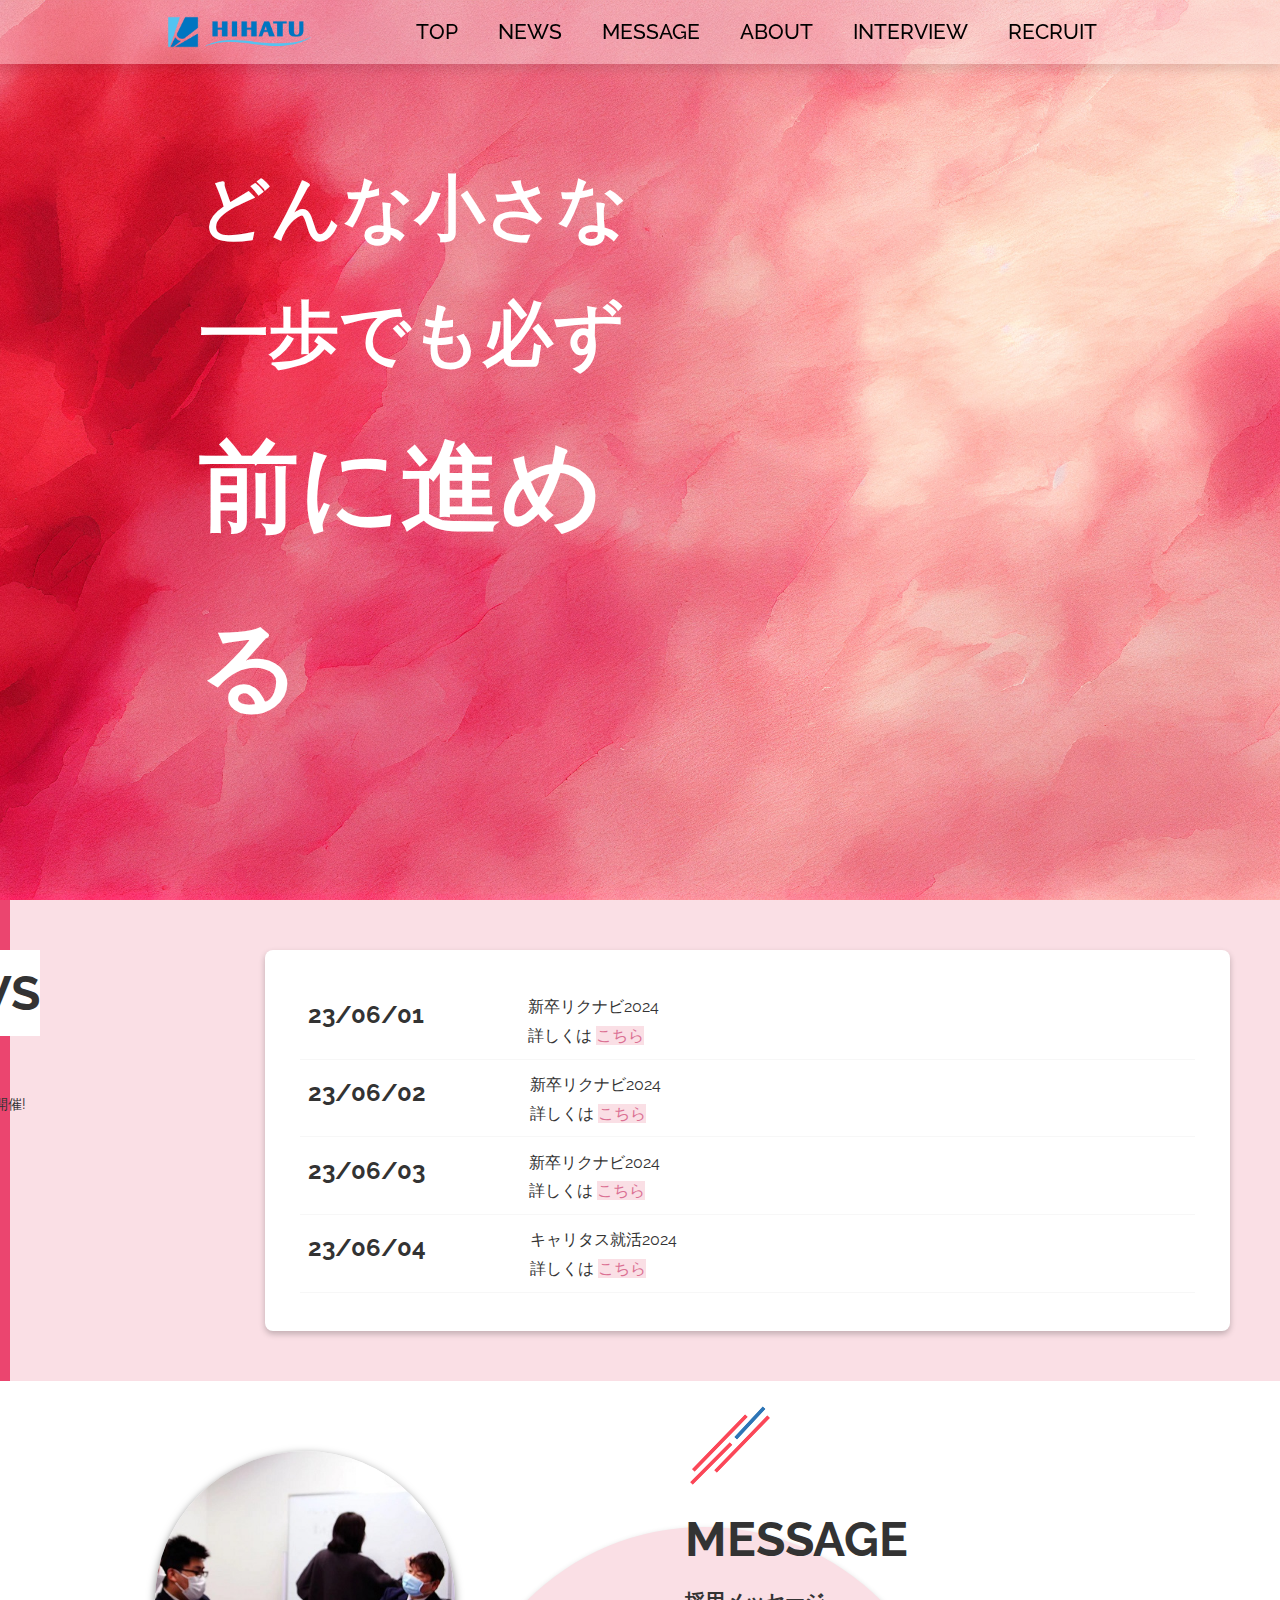
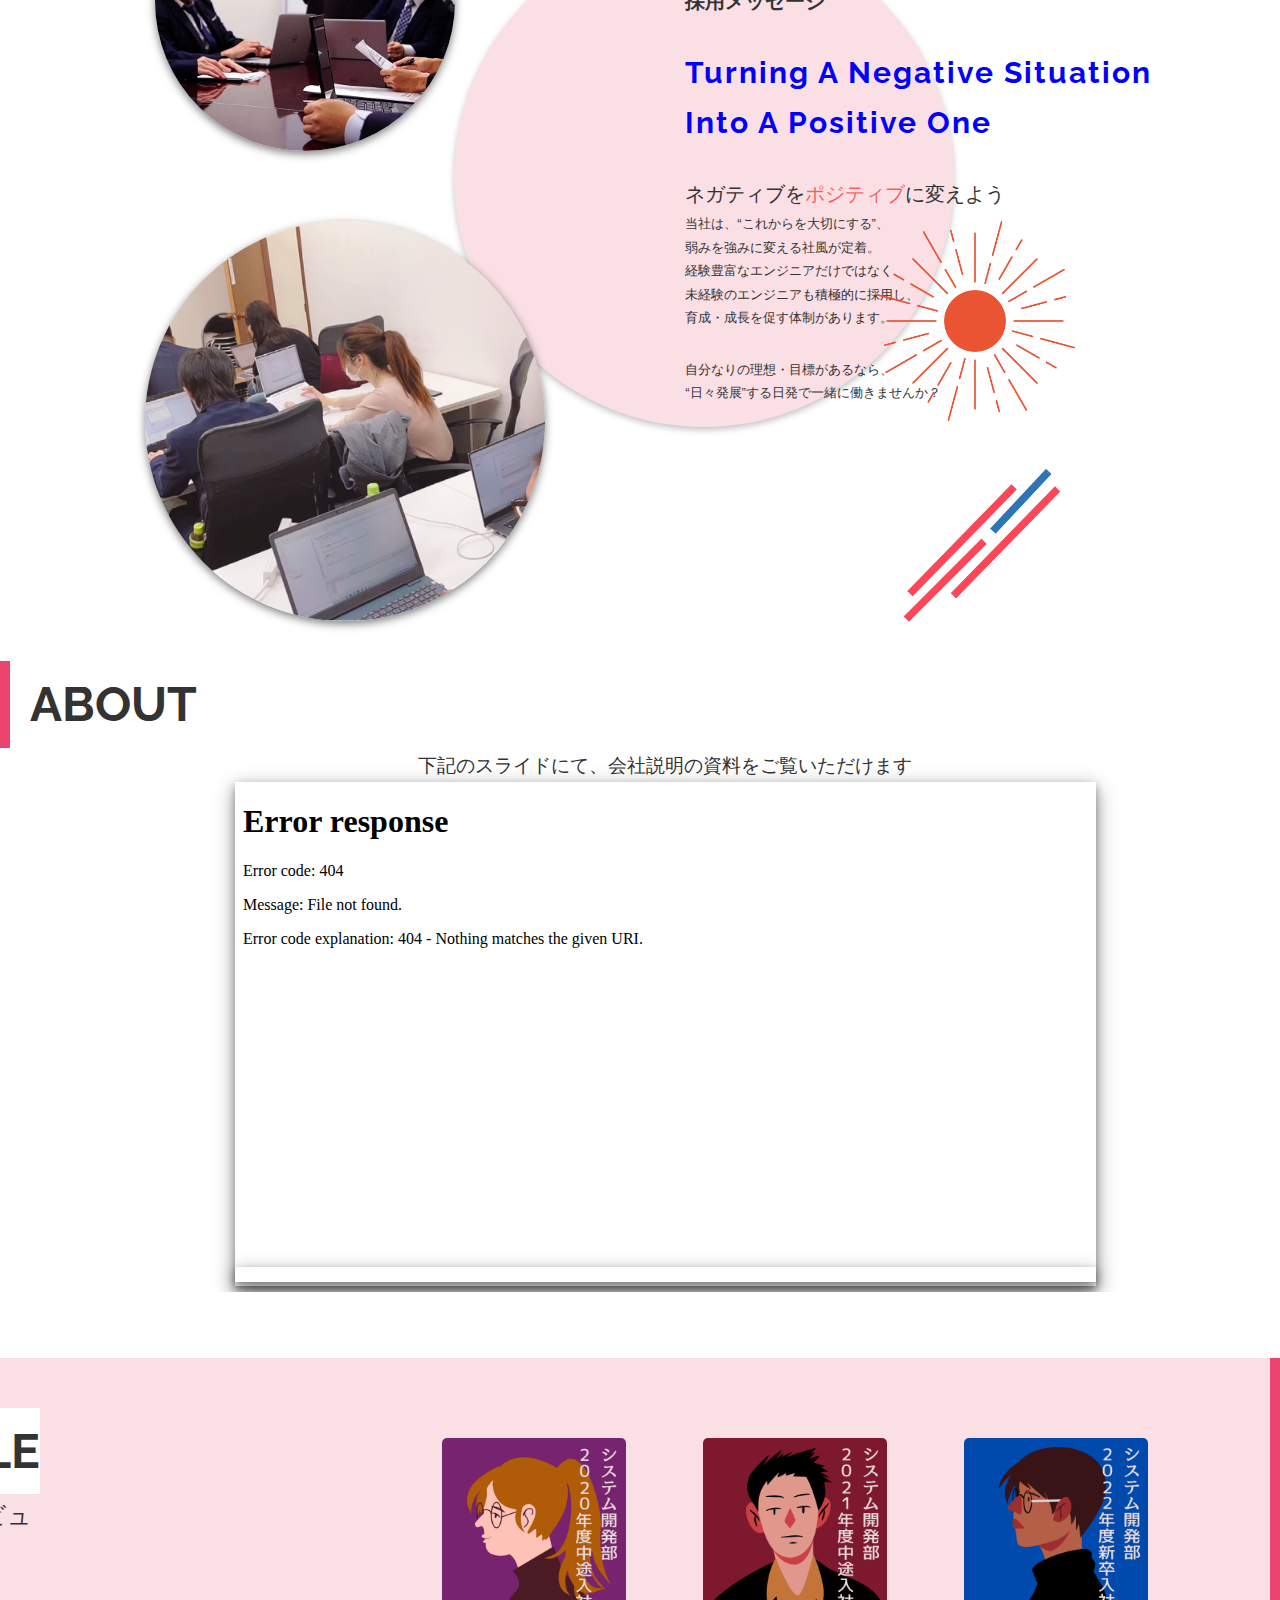
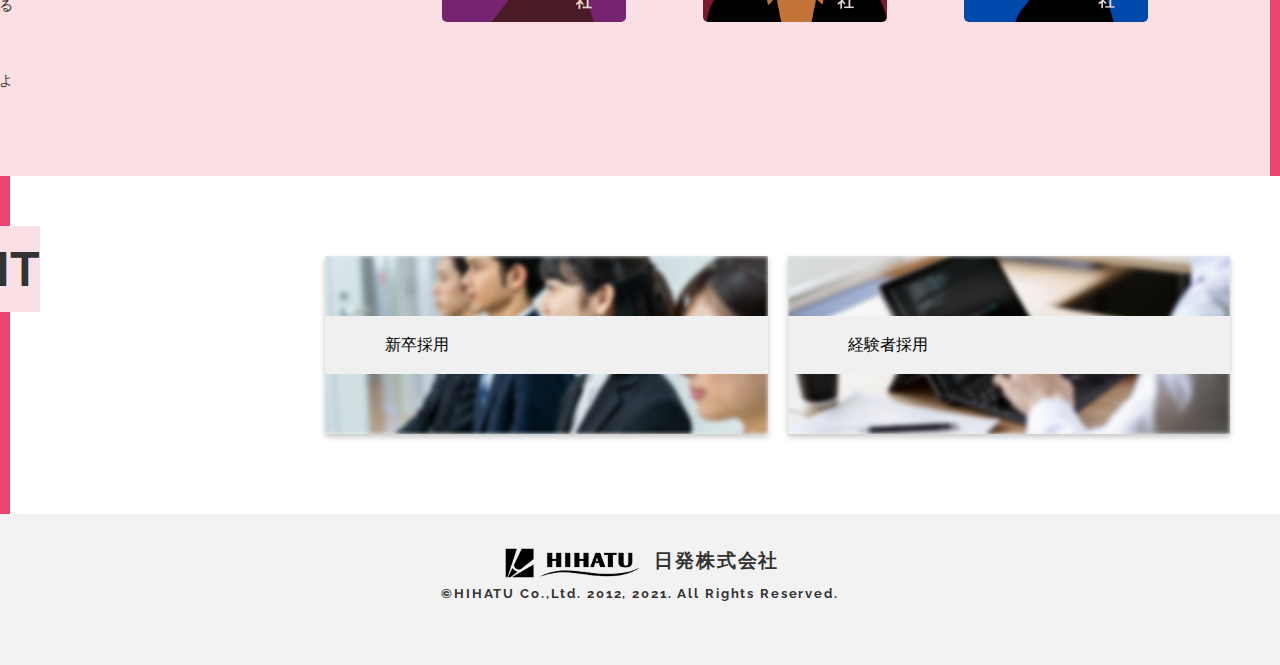
==== commit c6beffee: "initial commit" ====
--- a/index.html
+++ b/index.html
@@ -81,7 +81,7 @@
         <ul>
           <li>
             <div class="list-item">
-              <div class="date">10/05</div>
+              <div class="date">23/06/01</div>
               <div>新卒リクナビ2024<br>
                 詳しくは <a href="https://job.rikunabi.com/2024/company/r157772078/"target="_blank">こちら</a>
               </div>
@@ -89,7 +89,7 @@
           </li>
           <li>
             <div class="list-item">
-              <div class="date">11/05</div>
+              <div class="date">23/06/02</div>
               <div>新卒リクナビ2024<br>
                 詳しくは <a href="https://job.rikunabi.com/2024/company/r157772078/"target="_blank">こちら</a>
               </div>
@@ -97,7 +97,7 @@
           </li>
           <li>
             <div class="list-item">
-              <div class="date">12/05</div>
+              <div class="date">23/06/03</div>
               <div>新卒リクナビ2024<br>
                 詳しくは <a href="https://job.rikunabi.com/2024/company/r157772078/"target="_blank">こちら</a>
               </div>
@@ -105,7 +105,7 @@
           </li>
           <li>
             <div class="list-item">
-              <div class="date">13/05</div>
+              <div class="date">23/06/04</div>
               <div>キャリタス就活2024<br>
                 詳しくは <a href="https://job.career-tasu.jp/2024/corp/00140872/"target="_blank">こちら</a>
               </div>
@@ -149,8 +149,8 @@
   <div id="news-file">
     <div class="pdf-embed">
       <div class="added-text">下記のスライドにて、会社説明の資料をご覧いただけます</div>
-      <div class="added-text"><a href="./other/Company-briefing-materials.pdf">
-        スマートフォンの方はこちらでダンロードしてご覧ください
+      <div><a href="./other/Company-briefing-materials.pdf" class="added-text-show">
+        スマートフォンの方は<span style="background-color:#FADFE5; color: #EC4A6F;">こちら</span>でダンロードしてご覧ください
       </a></div>
       <object data="./other/Company-briefing-materials.pdf#page=2&toolbar=0&navpanes=0&scrollbar=0" type="application/pdf" class="emble-pdf" >
         <iframe src="./other/Company-briefing-materials.pdf#page=2&toolbar=0&navpanes=0&scrollbar=0"  class="emble-pdf">
--- a/css/news.css
+++ b/css/news.css
@@ -100,11 +100,13 @@
     margin: 0;
   }
   .event-list .list-item{
-    gap: 40px;
+    gap: 10px;
   }
   .event-list .date {
     margin-bottom: 0.5em;
   }
+
+  
 }
 /* PDF FILE */
 #news-file {
@@ -128,6 +130,7 @@
 .added-text{
   padding: 0px 10px;
   font-size: 1.2em;
+  list-style: none;
 }
 iframe{
   width: 70%;
@@ -148,6 +151,11 @@
 .emble-pdf{
   box-shadow: 0 4px 8px 0 rgba(0, 0, 0, 0.3), 0 6px 20px 0 rgba(0, 0, 0, 0.4); 
 }
+.added-text-show{
+  display: none;
+  list-style: none;
+  color: #555;
+}
 @media only screen and (max-width: 768px) {
   #news-file {
     width: 100%;
@@ -166,6 +174,8 @@
   .added-text {
     padding: 5px;
     font-size: 16px;
+    list-style: none;
+    color: #555;
   }
   iframe{
     width: 95%;
@@ -174,7 +184,14 @@
   object{
     width: 95%;
     height: 70vh;
-  };
+  }
+  .added-text-show{
+    display: block;
+    
+  }
+  .added-text-show a:active,.added-text-show a{
+    list-style-type: none;
+  }
 }
 @media screen and (max-width: 415px) {
   iframe {
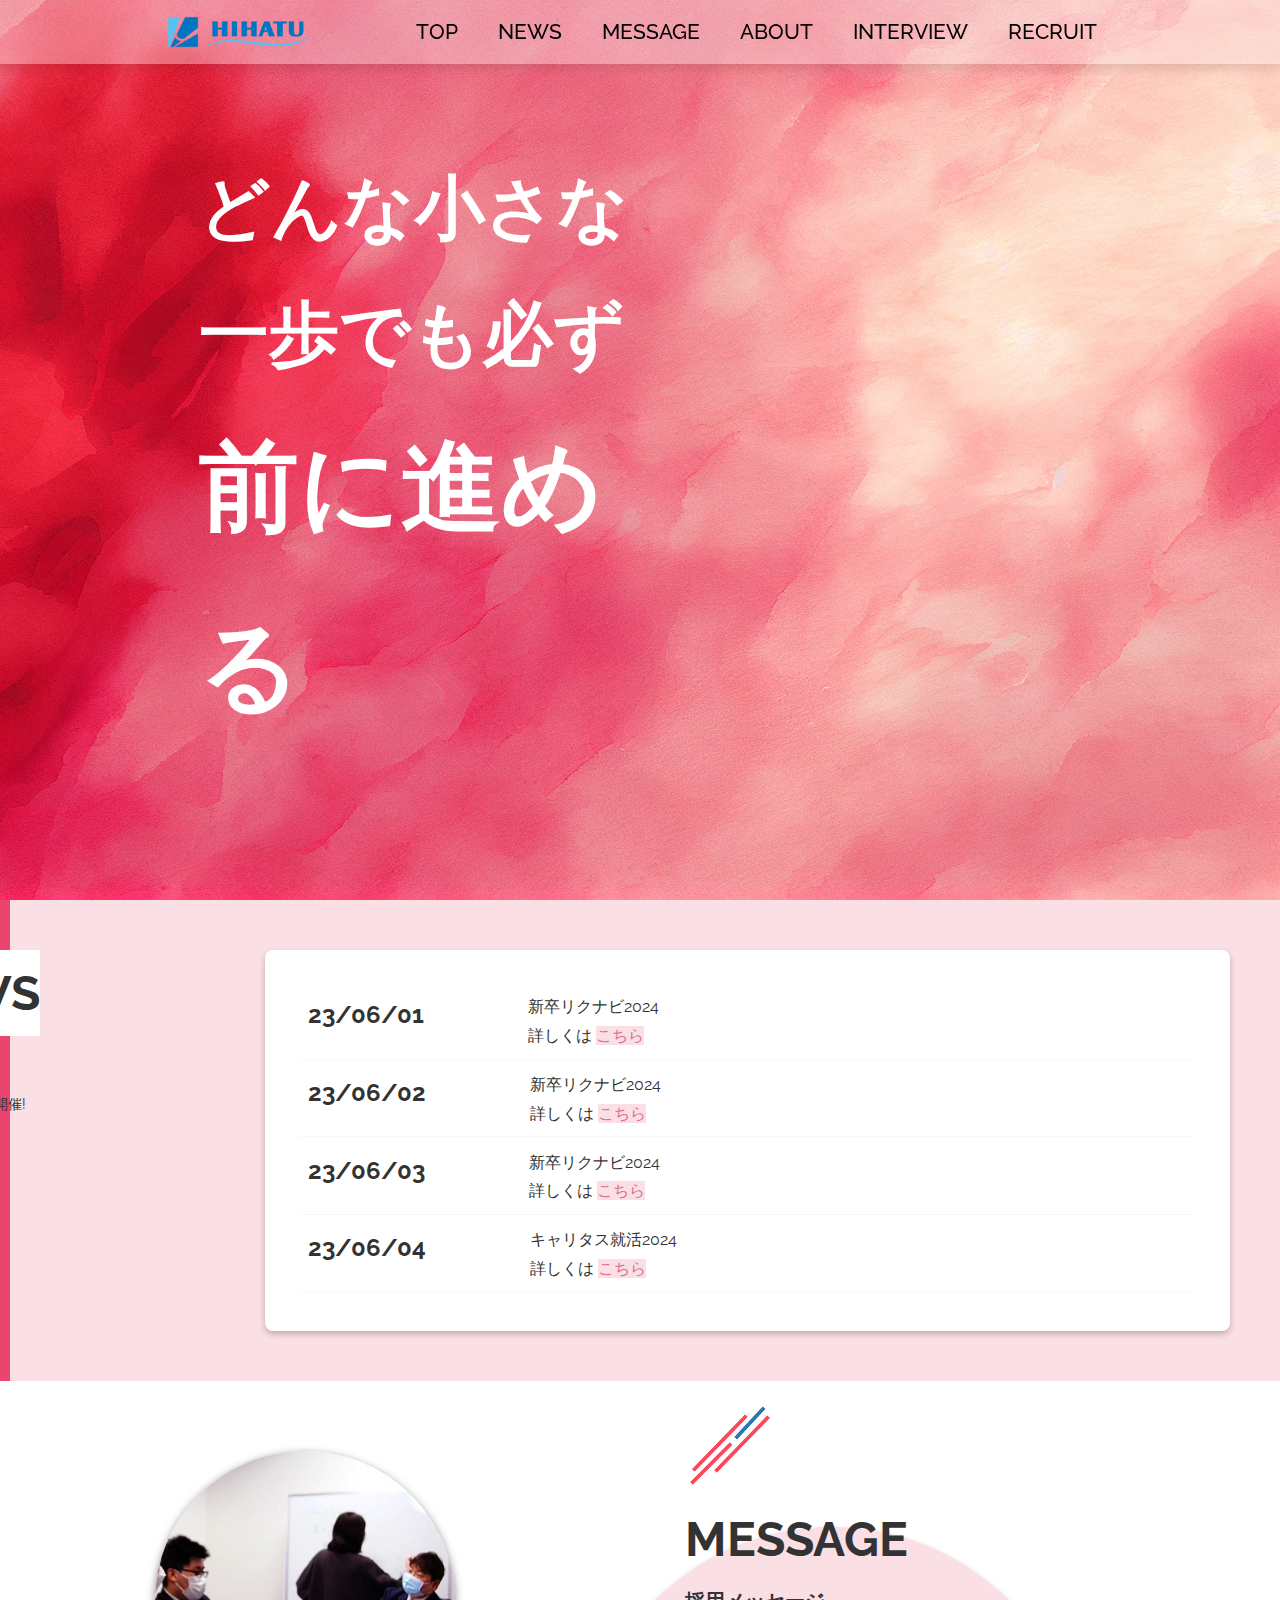
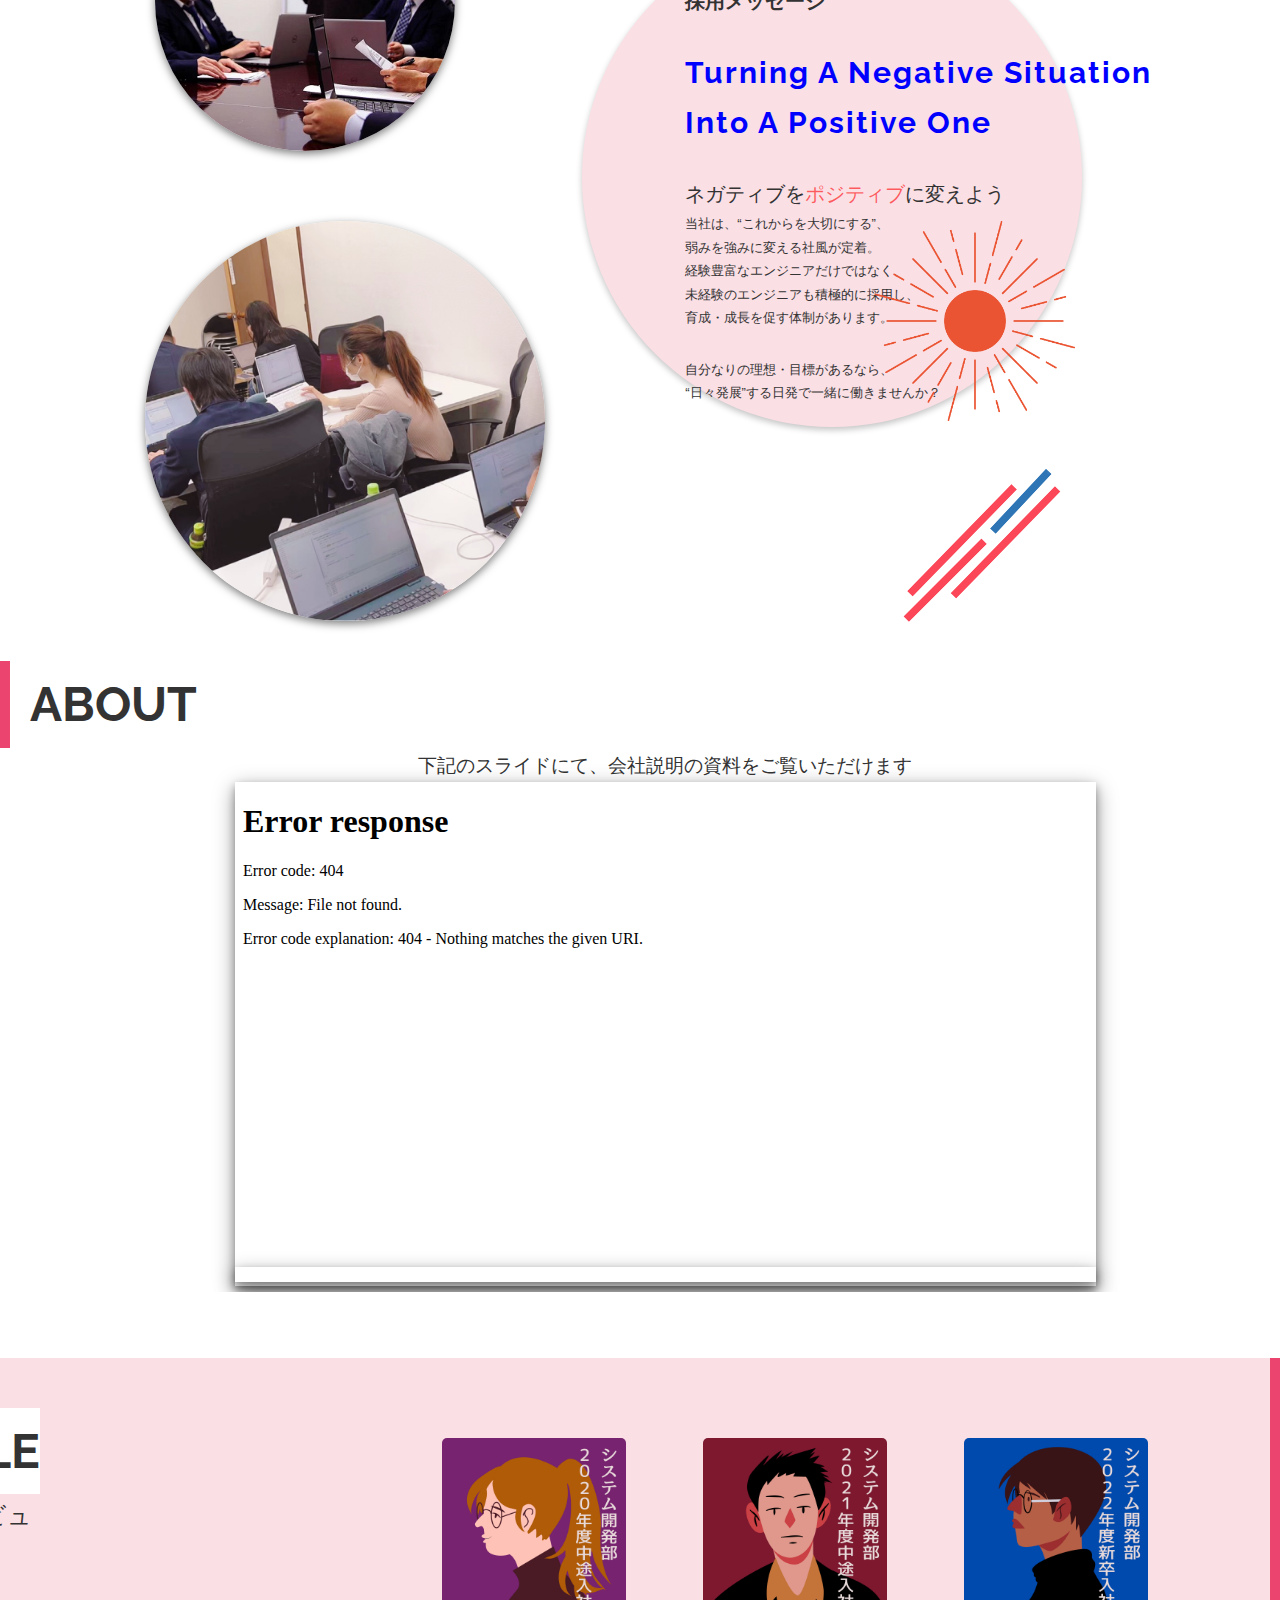
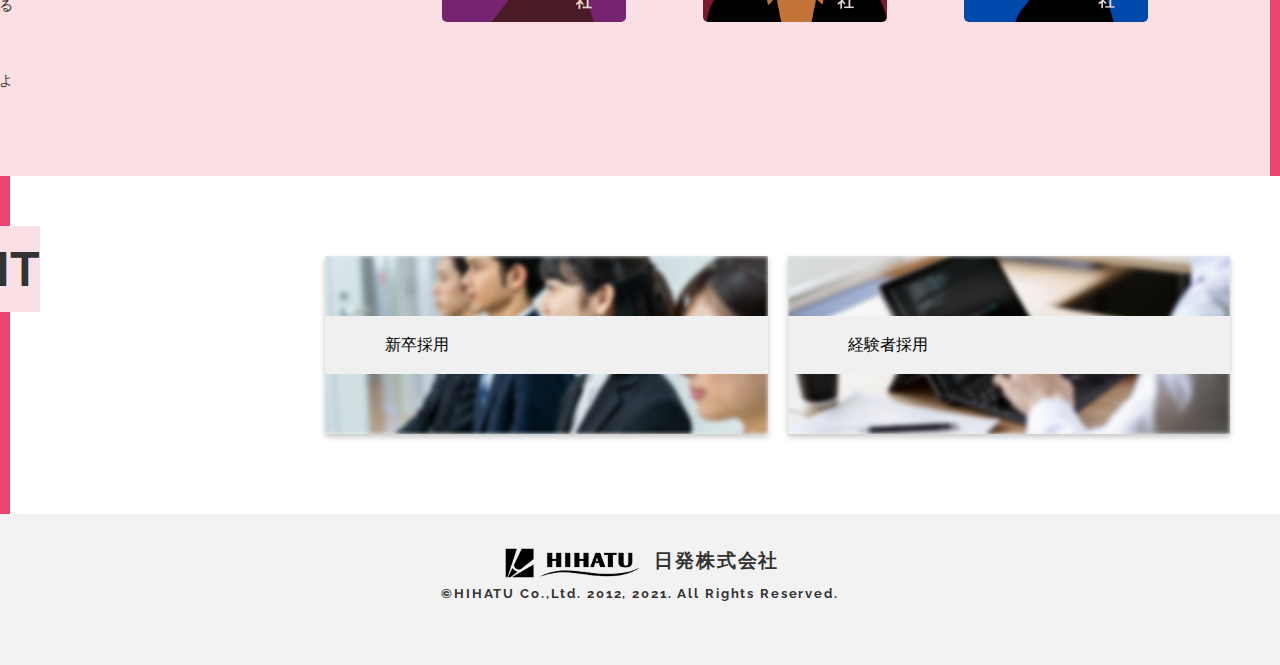
==== commit 1b5bea5d: "initial commit" ====
--- a/index.html
+++ b/index.html
@@ -10,7 +10,7 @@
     <link rel="stylesheet" type="text/css" href="./css/message.css">
     <link rel="stylesheet" type="text/css" href="./css/news.css">
     <link rel="stylesheet" type="text/css" href="./css/recruit.css">
-    <link rel="stylesheet" type="text/css" href="./css/interviewNoArrow.css">
+    <link rel="stylesheet" type="text/css" href="./css/interview1.css">
     <link rel="icon" href="./images/1.png" type="image">
     <!-- FONTリンク-->
     <link rel="preconnect" href="https://fonts.googleapis.com">
@@ -152,8 +152,8 @@
       <div><a href="./other/Company-briefing-materials.pdf" class="added-text-show">
         スマートフォンの方は<span style="background-color:#FADFE5; color: #EC4A6F;">こちら</span>でダンロードしてご覧ください
       </a></div>
-      <object data="./other/Company-briefing-materials.pdf#page=2&toolbar=0&navpanes=0&scrollbar=0" type="application/pdf" class="emble-pdf" >
-        <iframe src="./other/Company-briefing-materials.pdf#page=2&toolbar=0&navpanes=0&scrollbar=0"  class="emble-pdf">
+      <object data="./other/Company-briefing-materials.pdf#page=1&toolbar=0&navpanes=0&scrollbar=0" type="application/pdf" class="emble-pdf" >
+        <iframe src="./other/Company-briefing-materials.pdf#page=1&toolbar=0&navpanes=0&scrollbar=0"  class="emble-pdf">
         </iframe>
       </object>
     </div>
--- a/css/message.css
+++ b/css/message.css
@@ -73,7 +73,7 @@
     content: "";
     position: absolute;
     top: 45%;
-    left: 55%;
+    left: 65%;
     width: 500px;
     height: 500px;
     background-color: #FADFE5; 
--- a/css/news.css
+++ b/css/news.css
@@ -99,10 +99,14 @@
   .news-header .subheading{
     margin: 0;
   }
+  .event-list{
+    padding: 10px;
+  }
   .event-list .list-item{
     gap: 10px;
   }
   .event-list .date {
+    font-size: 1em;
     margin-bottom: 0.5em;
   }
 
--- a/css/interview1.css
+++ b/css/interview1.css
@@ -0,0 +1,118 @@
+/* 社員インタビューバタン */
+#interview{
+	display: flex;
+    justify-content: space-between; /* aligns children elements on the horizontal line with maximum space between */
+    align-items: flex-start;
+	background:#FADFE5;
+	border-right: 10px solid #EB456F;
+	padding-left: 40px;
+}
+
+#interview .recruit-info h1{
+	background-color: #fff;
+} 
+#interview .recruit-info p {
+	display: flex;
+	align-items: center;
+	margin-bottom: 0.5em;
+	font-size: 14px;
+}
+
+#interview .recruit-info{
+	text-align: left;
+}
+.background-section {
+	display: flex;
+	align-items: center;
+	justify-content: center;
+	margin: 30px 0;
+	padding: 0;
+}
+.interview-section {
+	margin-right: 90px;
+	width: 100%;
+	height: auto;
+	overflow: hidden;
+	position: relative;
+}
+
+.image-container {
+	overflow-x: hidden;
+	max-width: 768px;
+	margin-left: 150px; 
+}
+
+.image-container {
+  overflow-x: hidden;
+  width: 768px;
+  display: flex;
+  justify-content: center;
+}
+
+.image-wrapper {
+  display: grid;
+  grid-auto-flow: column;
+  grid-auto-columns: calc((100% - (1.5rem * (var(--per-view) - 1))) / var(--per-view));
+  grid-gap: 1.5rem;
+  position: relative;
+  left: 0;
+  transition: .3s;
+  justify-items: center;
+}
+.image-wrapper > * {
+  aspect-ratio: 4 / 3;
+  overflow: hidden;
+  border-radius: .5rem;
+  display: flex;
+  justify-content: center;
+  align-items: center;
+}
+.image-wrapper img {
+  max-width: 100%;
+  max-height: 100%;
+  object-fit: contain;
+  display: block;
+  border-radius: .5rem;
+}
+.text-show{
+  display: none;
+  list-style: none;
+  color: #555;
+}
+
+@media screen and (max-width: 440px) {
+    #interview {
+      flex-direction: column;
+      align-items: center;
+      text-align: center;
+      margin: 0;
+  
+    }
+    .image-container{
+      width: 200px; /* 左マージンを0に設定 */
+        gap: 5px; /* 写真間の距離を5pxに設定 */
+    }
+    .image-wrapper img {
+        max-width: 90%;
+        border-radius: .3rem;
+      }
+}
+@media screen and (max-width: 768px) {
+	#interview {
+	  flex-direction: column;
+	  align-items: center;
+	  text-align: center;
+    margin: 0;
+    padding: 25px 0px;
+	}
+  .interview-container{
+    align-items: center;
+  }
+	.image-container{
+   margin-left: 100px;
+		width: 350px;
+	}
+  .text-show{
+    display: block;
+  }
+  }
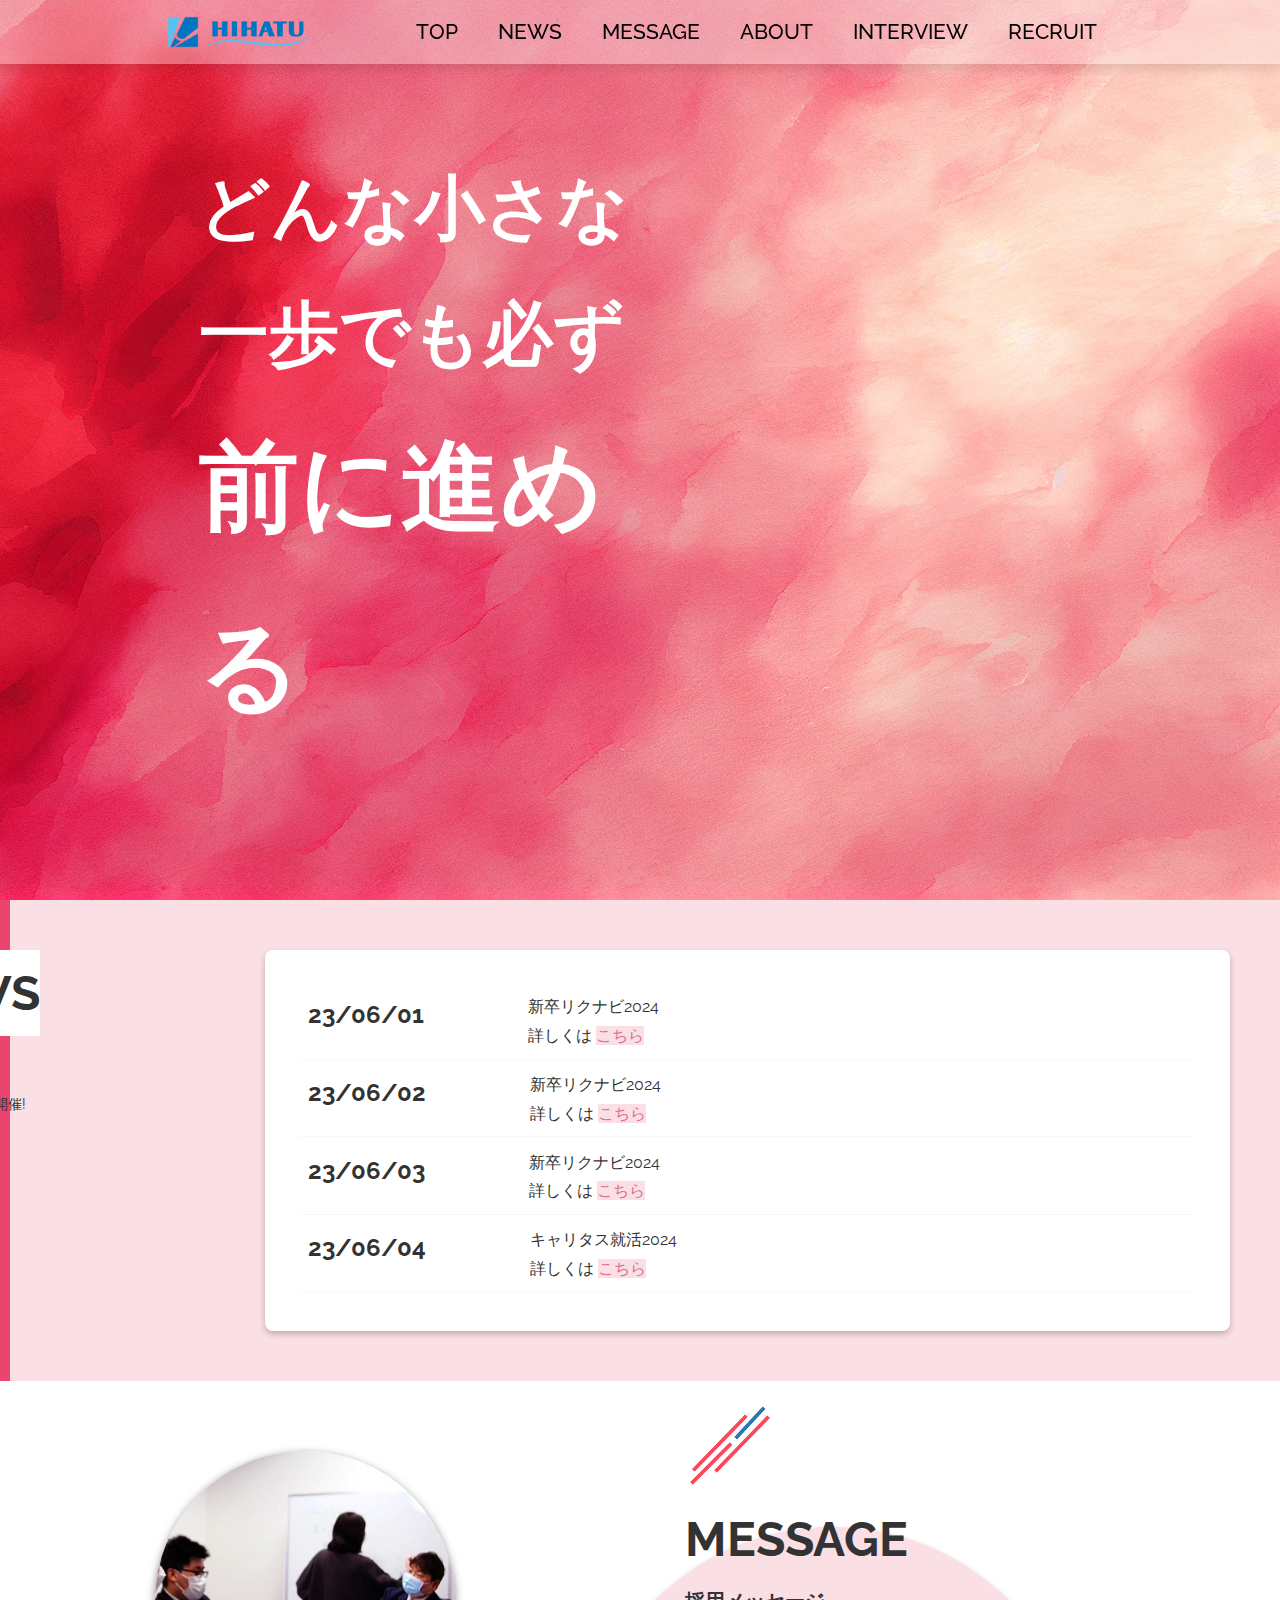
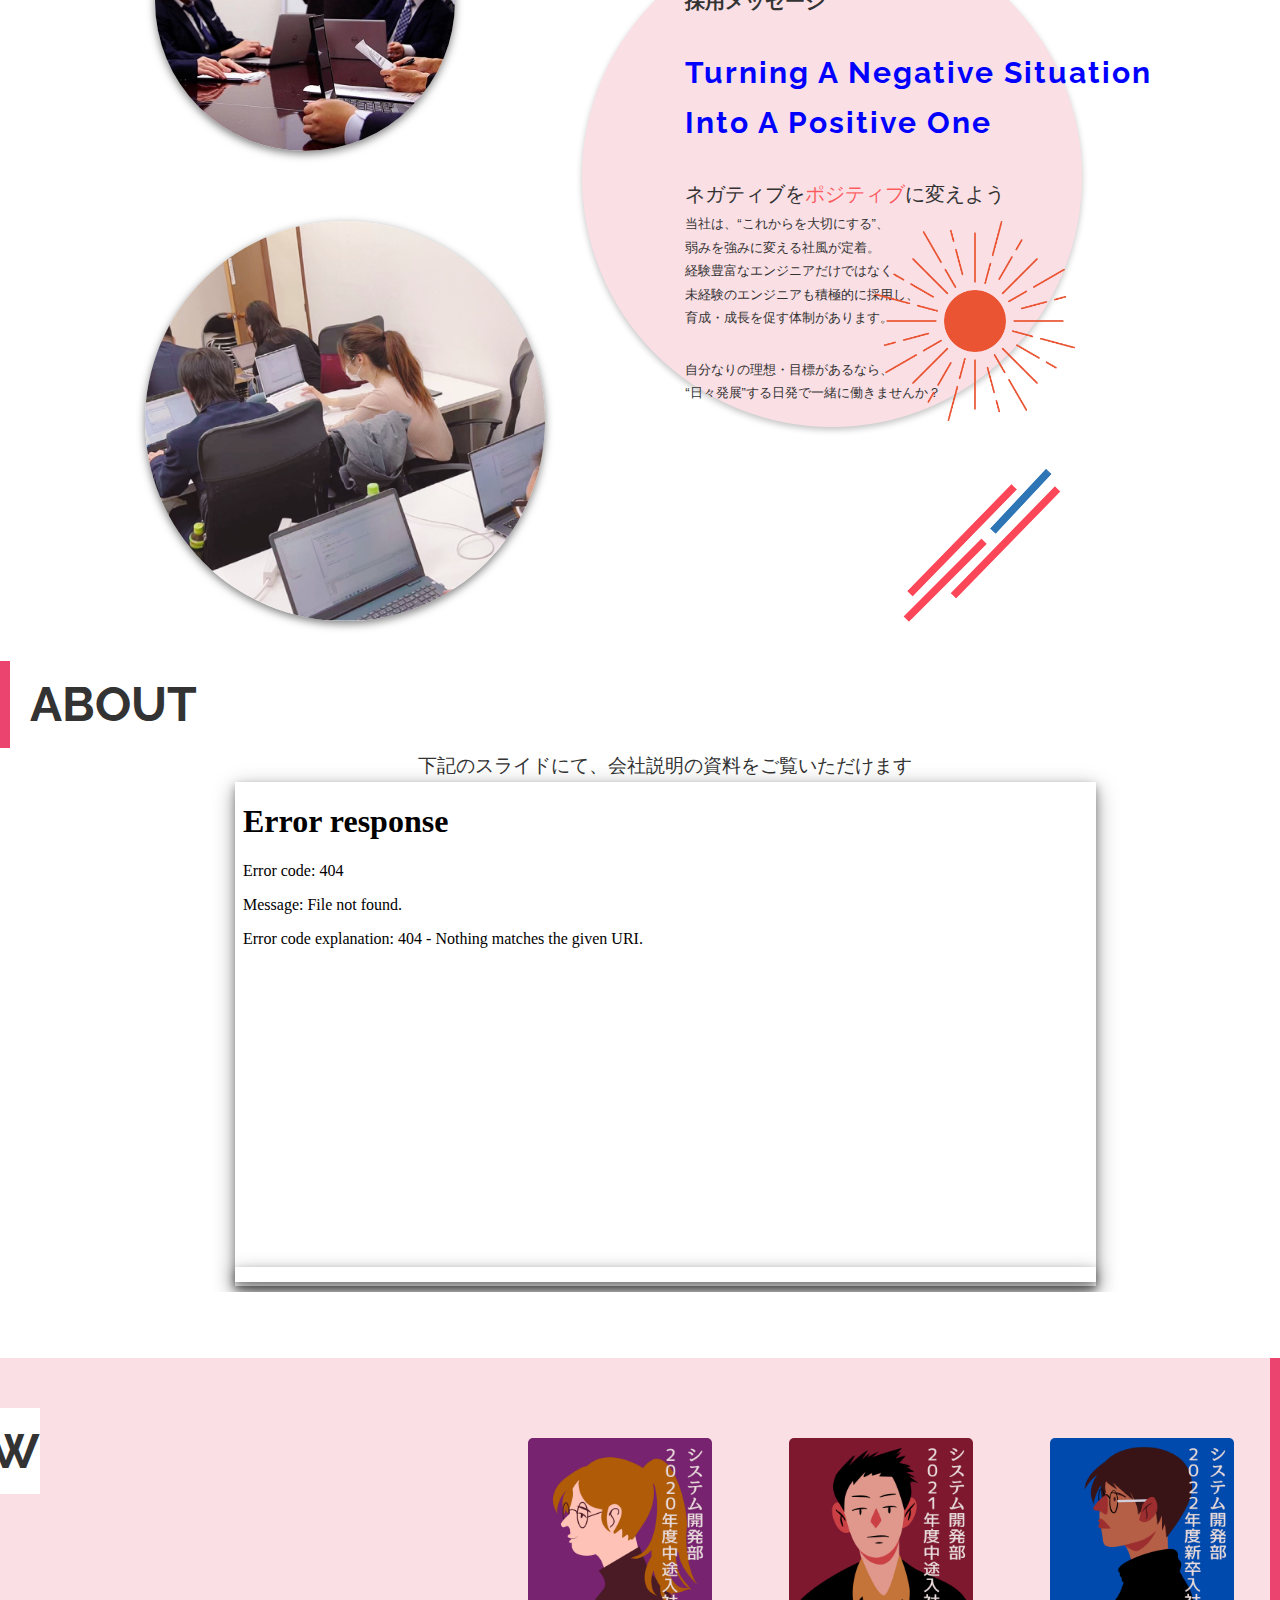
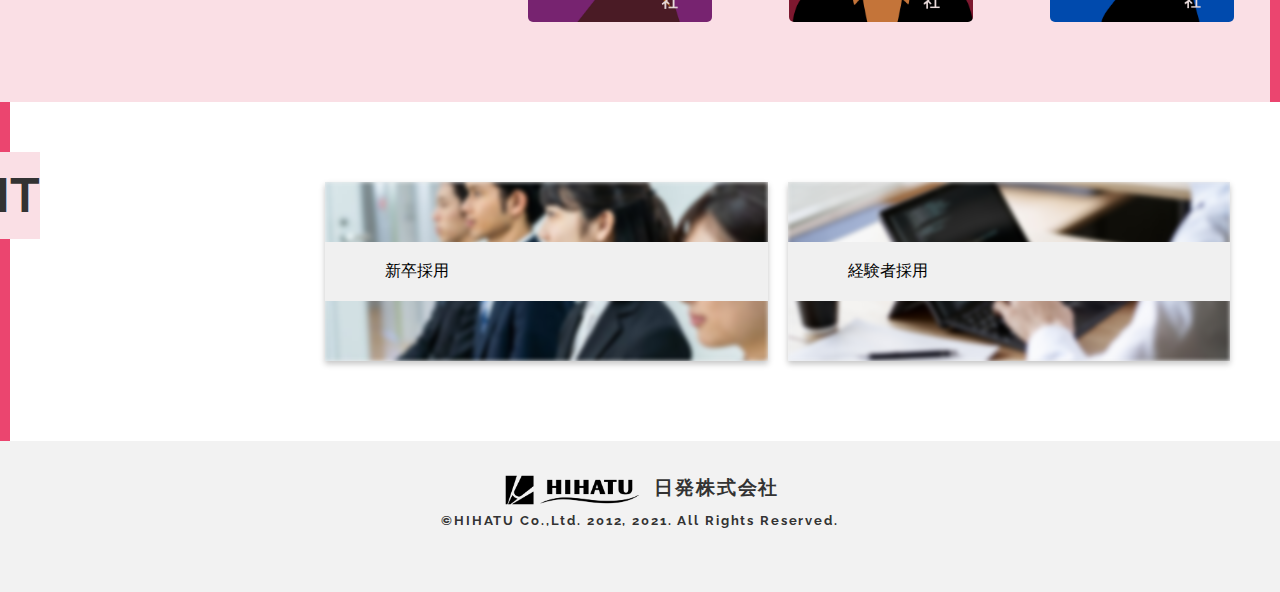
==== commit 80d18ba1: "initial commit" ====
--- a/index.html
+++ b/index.html
@@ -22,7 +22,7 @@
     <script src="https://mozilla.github.io/pdf.js/build/pdf.js"></script>
     <!-- ICONリンク -->
     <link rel="stylesheet" href="https://cdnjs.cloudflare.com/ajax/libs/font-awesome/6.3.0/css/all.min.css">
-    <title>日発株式会社・採用サイト</title>
+    <title>日発株式会社・採用ホームページ</title>
 </head>
 <body>
   <!-- HEADER - NAVIGATION -->
@@ -162,7 +162,7 @@
   <!-- INTERVIEW -->
     <div id="interview" class="section">
      <div class="news-header"> 
-      <h1>PEOPLE</h1>
+      <h1>INTERVIEW</h1>
       <p class="subheading">社員インタビュー</p>
       <div class="announcement">
         日発にどんな先輩がいるの？<br>
